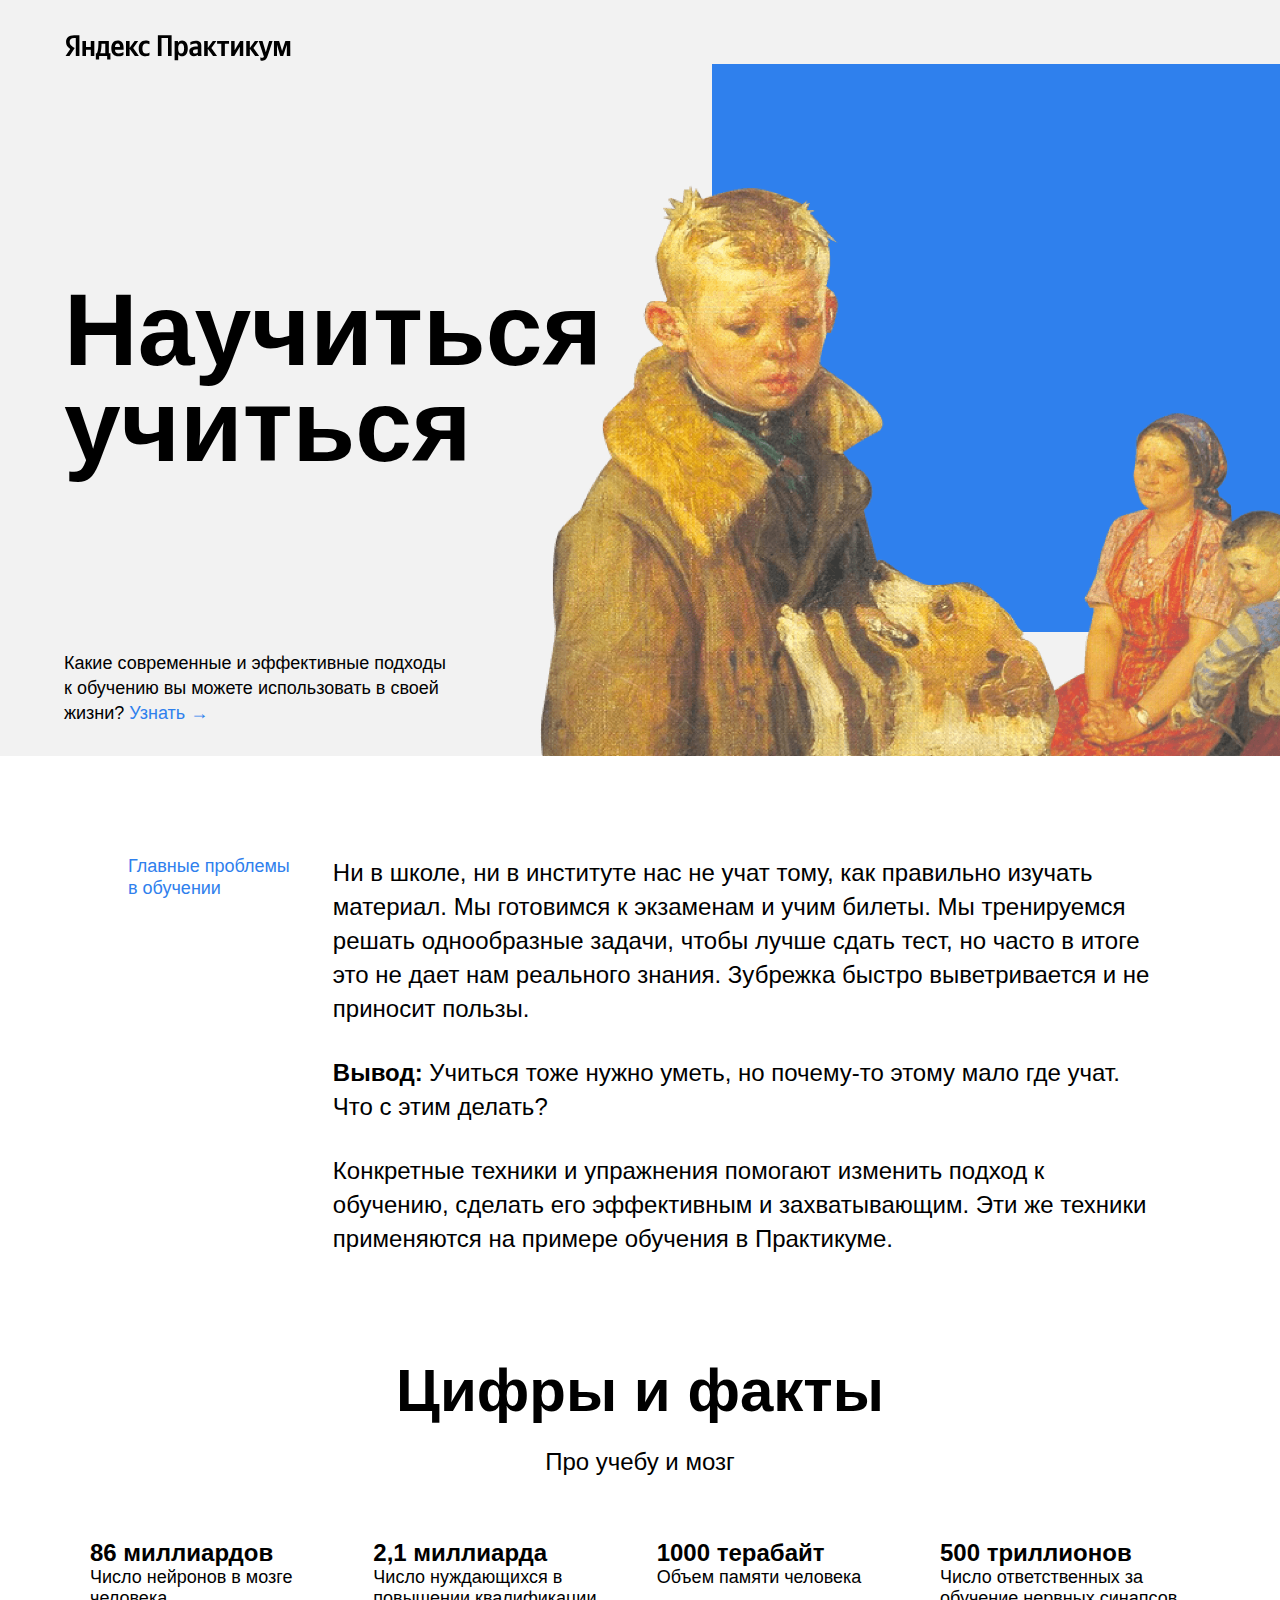
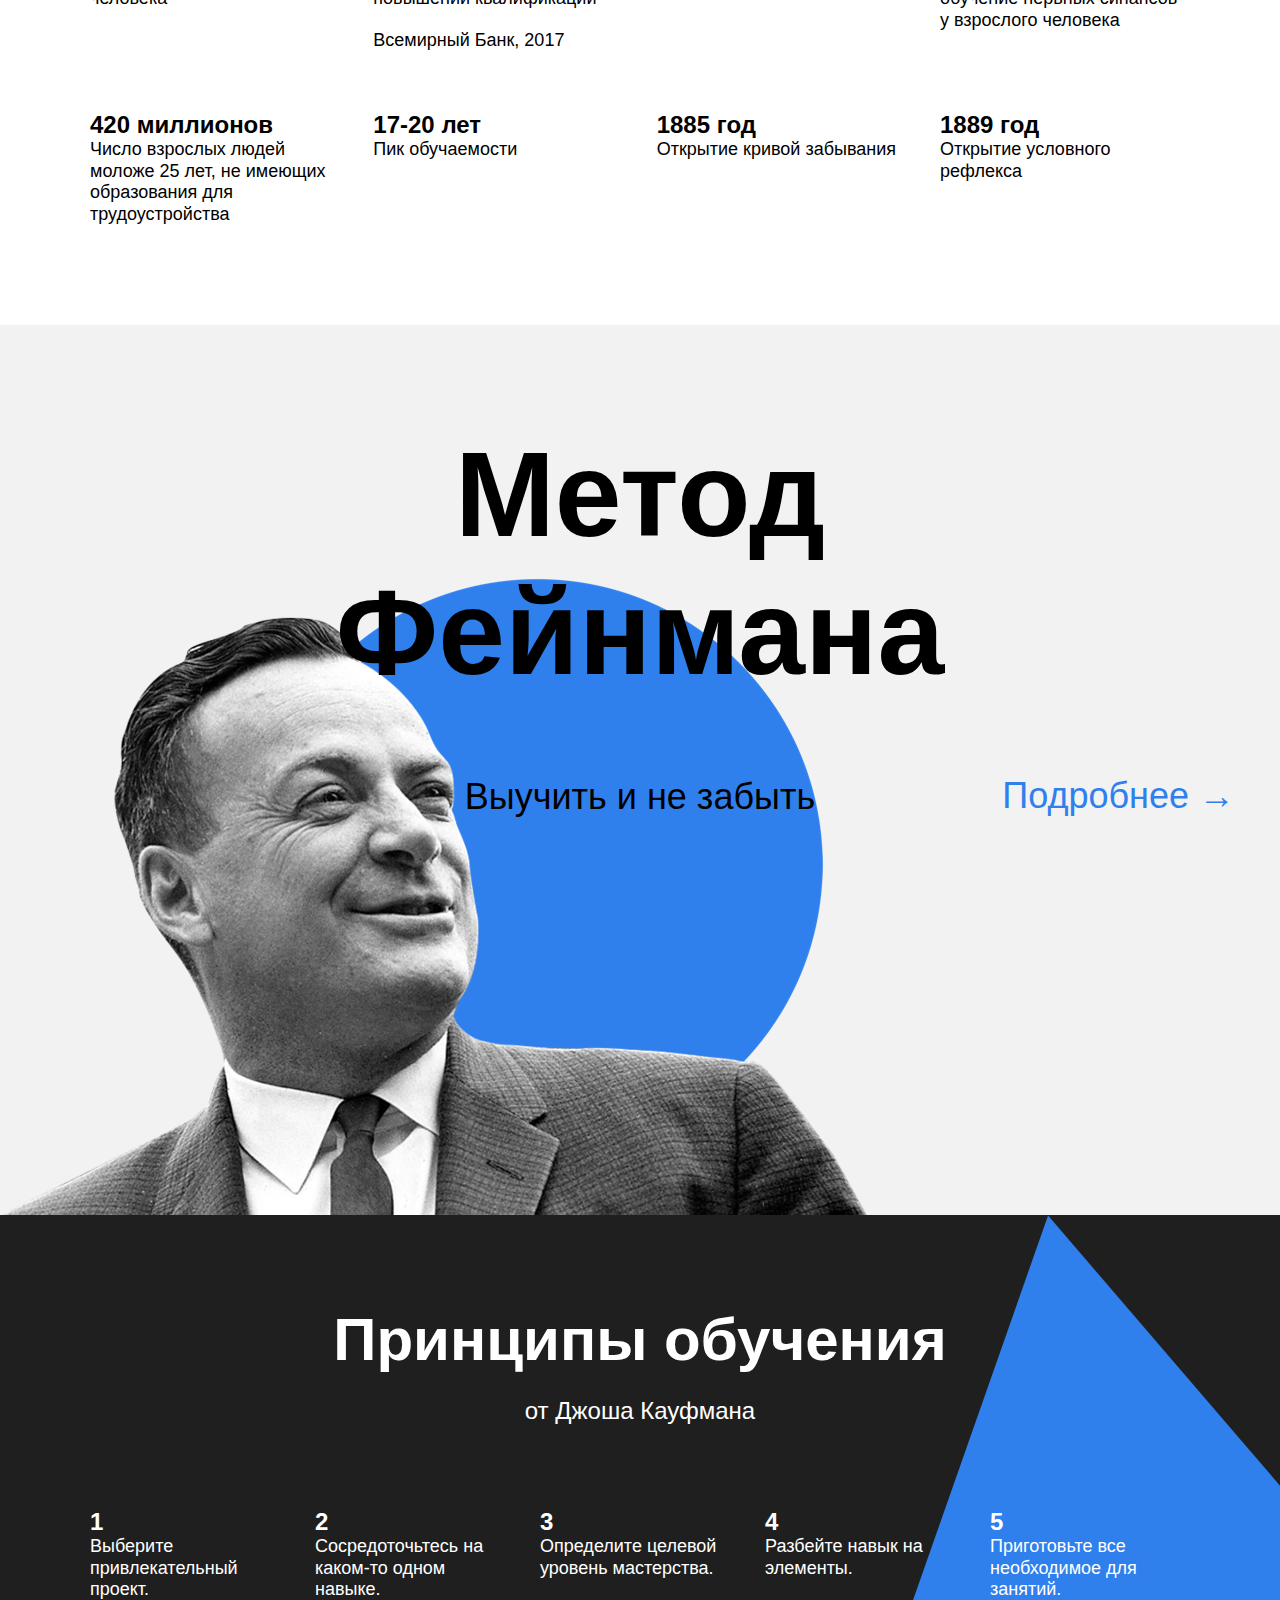
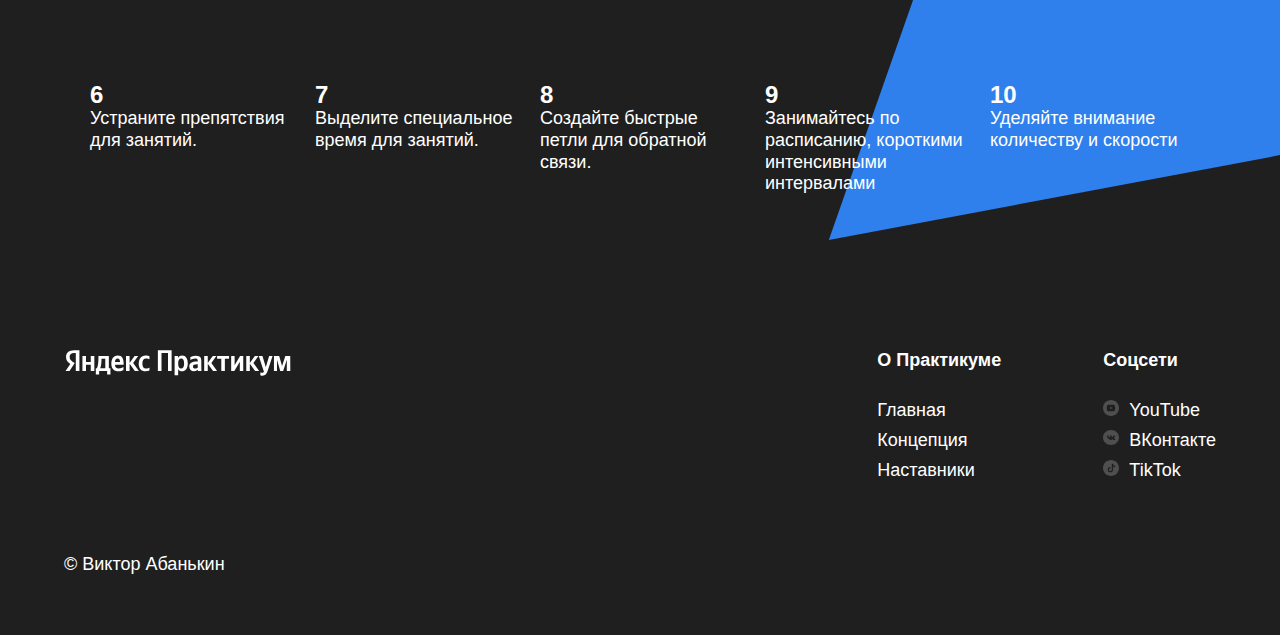
==== index.html @ 63e02bb6 "initial upload of the how-to-learn project" ====
<!DOCTYPE html>
<html lang="ru">
  <head>
    <meta charset="UTF-8">
    <meta name="viewport" content="width=device-width, initial-scale=1.0">
    <link href="./styles/normalize.css" rel="stylesheet" type="text/css">
    <link href="./styles/style.css" rel="stylesheet" type="text/css">
    <title>Научиться учиться</title>
  </head>
  <body>
    <div class="page">
      <header class="header">
        <div class="logo logo_place_header"></div>

        <h1 class="header__title">
          Научиться учиться
        </h1>
        <p class="header__subtitle">
          Какие современные и эффективные подходы к обучению вы можете использовать в своей жизни?
          <a href="#" class="header__link">Узнать &rarr;</a>
        </p>
        <img class="header__main-illustration" src="./images/header-image.png" alt="Главная иллюстрация. Картина Опять двойка">
        <div class="header__square-pic"></div>
      </header>

      <div class="content">
        <section class="description">
          <div class="two-columns">
            <h2 class="two-columns__brief">Главные проблемы в обучении</h2>
            <div class="two-columns__main-text">
              <p class="two-columns__paragraph">
                Ни в школе, ни в институте нас не учат тому, как правильно изучать материал. 
                Мы готовимся к экзаменам и учим билеты. Мы тренируемся решать однообразные задачи, 
                чтобы лучше сдать тест, но часто в итоге это не дает нам реального знания. 
                Зубрежка быстро выветривается и не приносит пользы.
              </p>
              <p class="two-columns__paragraph"><span class="two-columns__span-accent">Вывод: </span>Учиться тоже нужно уметь, но почему-то этому мало где учат. Что с этим делать?</p>
              <p class="two-columns__paragraph">
                Конкретные техники и упражнения помогают изменить подход к обучению, 
                сделать его эффективным и захватывающим. Эти же техники применяются на примере обучения в Практикуме.
              </p>
            </div>
          </div>
        </section>

        <section class="digits">
          <h2 class="section-title">Цифры и факты</h2>
          <p class="section-subtitle">Про учебу и мозг</p>
          
          <ul class="table">
            <li class="table__cell">
              <h3 class="table__heading">86 миллиардов</h3>
              <p class="table__text">Число нейронов в мозге человека</p>
            </li>

            <li class="table__cell">
              <h3 class="table__heading">2,1 миллиарда</h3>
              <p class="table__text">Число нуждающихся в повышении квалификации</p>
              <p class="table__text">Всемирный Банк, 2017</p>
            </li>

            <li class="table__cell">
              <h3 class="table__heading">1000 терабайт</h3>
              <p class="table__text">Объем памяти человека</p>
            </li>

            <li class="table__cell">
              <h3 class="table__heading">500 триллионов</h3>
              <p class="table__text">Число ответственных за обучение нервных синапсов у взрослого человека</p>
            </li>

            <li class="table__cell">
              <h3 class="table__heading">420 миллионов</h3>
              <p class="table__text">Число взрослых людей моложе 25 лет, не имеющих образования для трудоустройства</p>
            </li>

            <li class="table__cell">
              <h3 class="table__heading">17-20 лет</h3>
              <p class="table__text">Пик обучаемости</p>
            </li>

            <li class="table__cell">
              <h3 class="table__heading">1885 год</h3>
              <p class="table__text">Открытие кривой забывания</p>
            </li>

            <li class="table__cell">
              <h3 class="table__heading">1889 год</h3>
              <p class="table__text">Открытие условного рефлекса</p>
            </li>
          </ul>
        </section>

        <section class="feynman">
          <h2 class="feynman__title">Метод Фейнмана</h2>
          <p class="feynman__subtitle">Выучить и не забыть</p>
          <a href="#" class="feynman__link">Подробнее &rarr;</a>
        </section>

        <section class="kaufman">
          <h2 class="section-title section-title_theme_dark">Принципы обучения</h2>
          <p class="section-subtitle section-subtitle_theme_dark">от Джоша Кауфмана</p>

          <ul class="table table_theme_dark">
            <li class="table__cell table__cell_theme_dark">
              <div class="table__heading table__heading_theme_dark">1</div>
              <p class="table__text">Выберите привлекательный проект.</p>
            </li>

            <li class="table__cell table__cell_theme_dark">
              <div class="table__heading table__heading_theme_dark">2</div>
              <p class="table__text">Сосредоточьтесь на каком-то одном навыке.</p>
            </li>

            <li class="table__cell table__cell_theme_dark">
              <div class="table__heading table__heading_theme_dark">3</div>
              <p class="table__text">Определите целевой уровень мастерства.</p>
            </li>

            <li class="table__cell table__cell_theme_dark">
              <div class="table__heading table__heading_theme_dark">4</div>
              <p class="table__text">Разбейте навык на элементы.</p>
            </li>

            <li class="table__cell table__cell_theme_dark">
              <div class="table__heading table__heading_theme_dark">5</div>
              <p class="table__text">Приготовьте все необходимое для занятий.</p>
            </li>

            <li class="table__cell table__cell_theme_dark">
              <div class="table__heading table__heading_theme_dark">6</div>
              <p class="table__text">Устраните препятствия для занятий.</p>
            </li>

            <li class="table__cell table__cell_theme_dark">
              <div class="table__heading table__heading_theme_dark">7</div>
              <p class="table__text">Выделите специальное время для занятий.</p>
            </li>

            <li class="table__cell table__cell_theme_dark">
              <div class="table__heading table__heading_theme_dark">8</div>
              <p class="table__text">Создайте быстрые петли для обратной связи.</p>
            </li>

            <li class="table__cell table__cell_theme_dark">
              <div class="table__heading table__heading_theme_dark">9</div>
              <p class="table__text">Занимайтесь по расписанию, короткими интенсивными интервалами</p>
            </li>

            <li class="table__cell table__cell_theme_dark">
              <div class="table__heading table__heading_theme_dark">10</div>
              <p class="table__text table__text_theme_dark">Уделяйте внимание количеству и скорости</p>
            </li>
          </ul>

          <div class="kaufman__triangle"></div>
        </section>
      </div>

      <footer class="footer">
        <div class="footer__columns">
          <div class="footer__column footer__column_content_copyright">
            <div class="logo logo_place_footer"></div>
            <div class="footer__author">&copy; Виктор Абанькин</div>
          </div>

          <div class="footer__column footer__column_content_info">
            <h3 class="footer__column-heading">О Практикуме</h3>
            <a href="#" class="footer__column-links">Главная</a>
            <a href="#" class="footer__column-links">Концепция</a>
            <a href="#" class="footer__column-links">Наставники</a>
          </div>

          <div class="footer__column footer__column_content_social">
            <h3 class="footer__column-heading">Соцсети</h3>
            <a href="#" class="footer__column-links"><img class="footer__social-icon" src="./images/youtube-icon.svg" alt="YouTube Icon">YouTube</a>
            <a href="#" class="footer__column-links"><img class="footer__social-icon" src="./images/vk_color_white.svg" alt="VK Icon">ВКонтакте</a>
            <a href="#" class="footer__column-links"><img class="footer__social-icon" src="./images/tiktok-icon.svg" alt="TikTok Icon">TikTok</a>
          </div>
        </div>
      </footer>
    </div>
  </body>
</html>
---- styles/style.css ----
.page {
  min-width: 1100px;
  max-width: 1600px;
  margin: 0 auto;
  padding: 0;
  font-family: 'Helvetica Neue', 'Arial', sans-serif;
}

.header {
  height: 100vh;
  min-height: 600px;
  max-height: 756px;
  /* выше установили ограничения для секции */
  position: relative;
  background-color: #f2f2f2;
  display: flex;
  align-items: center;
}

.logo {
  width: 228px;
  height: 32px;
  background-image: url(../images/logo_place_header.svg);
}

.logo_place_header {
  position: absolute;
  top: 30px;
  left: 64px;
  z-index: 5;
}

.header__title {
  margin: 0;
  padding: 0;
  position: relative;
  width: 730px;
  left: 64px;
  line-height: 96px;
  font-size: 102px;
  font-weight: 600;
  z-index: 3;
}

.header__subtitle {
  margin: 0;
  padding: 0;
  position: absolute;
  width: 388px;
  left: 64px;
  bottom: 30px;
  line-height: 25px;
  font-size: 18px;
  font-weight: 400;
  z-index: 2;
}

.header__link {
  text-decoration: none;
  color: #2f80ed;
}

.header__main-illustration {
  position: absolute;
  right: 0;
  bottom: 0;
  width: 765px;
  height: 608px;
  z-index: 1;
}

.header__square-pic {
  height: 568px;
  width: 568px;
  position: absolute;
  top: 64px;
  right: 0;
  background-color: #2f80ed;
  z-index: 0;
}

.description {
  display: flex;
  justify-content: center;
  padding-top: 100px;
}

.two-columns {
  width: 80%;
  min-width: 784px;
  display: flex;
  justify-content: space-between;
  margin: auto;
}

.two-columns__main-text {
  width: 80%;
}

.two-columns__brief {
  width: 175px;
  margin: 0;
  line-height: 1.2;
  font-size: 18px;
  font-weight: 400;
  color: #2f80ed;
}

.two-columns__paragraph {
  margin: 0 0 30px 0;
  padding: 0;
  line-height: 34px;
  font-size: 24px;
  font-weight: 400;
}

.two-columns__paragraph:last-child {
  margin: 0;
}

.two-columns__span-accent {
  line-height: 34px;
  font-size: 24px;
  font-weight: 600;
}

.digits {
  display: flex;
  flex-direction: column;
  align-items: center;
  padding-top: 100px;
  padding-bottom: 100px;
}

.section-title {
  margin: 0 0 20px 0;
  padding: 0;
  width: 60%;
  line-height: 1.15;
  font-size: 60px;
  font-weight: 600;
  text-align: center;
  z-index: 2;
}

.section-title_theme_dark {
  color: #fff;
}

.section-subtitle {
  margin: 0;
  padding: 0;
  line-height: 34px;
  font-size: 24px;
  font-weight: 400;
  z-index: 2;
}

.section-subtitle_theme_dark {
  color: #fff;
}

.table {
  margin: 0;
  padding: 0;
  width: 1100px;
  display: flex;
  flex-wrap: wrap;
  justify-content: space-between;
  z-index: 2;
  list-style-type: none;
}

.table_theme_dark {
  color: #fff;
}

.table__cell {
  width: 250px;
  margin: 60px 0 0 0;
}

.table__cell_theme_dark {
  width: 200px;
  color: #fff;
  margin-right: 0;
  margin-top: 80px;
}

.table__heading {
  margin: 0;
  padding: 0;
  line-height: 1.15;
  font-size: 24px;
  font-weight: 600;
}

.table__heading_theme_dark {
  color: #fff;
}

.table__text {
  margin: 0;
  padding: 0;
  margin-bottom: 20px;
  line-height: 1.2;
  font-size: 18px;
  font-weight: 400;
}

.table__text:last-child {
  margin-bottom: 0;
}

.table__text_theme_dark {
  margin-bottom: 20px;
  line-height: 1.2;
  font-size: 18px;
  font-weight: 400;
  color: #fff;
}

.feynman {
  margin: 0;
  padding: 0;
  height: 890px;
  position: relative;
  background-color: #f2f2f2;
  display: flex;
  flex-direction: column;
  align-items: center;
  background-image: url(../images/feynman.png);
  background-repeat: no-repeat;
  background-position: left 0 bottom 0;
}

.feynman__title {
  margin: 0;
  padding: 0;
  margin-top: 100px;
  line-height: 1.15;
  font-size: 120px;
  font-weight: 600;
  width: 648px;
  word-break: normal;
  text-align: center;
}

.feynman__subtitle {
  margin: 0;
  padding: 0;
  margin-top: 70px;
  line-height: 51px;
  font-size: 36px;
  font-weight: 400;
}

.feynman__link {
  position: absolute;
  top: 50%;
  right: 45px;
  text-decoration: none;
  color: #2f80ed;
  line-height: 51px;
  font-size: 36px;
  font-weight: 400;
}

.kaufman {
  margin: 0;
  padding: 0px 0;
  position: relative;
  display: flex;
  flex-direction: column;
  align-items: center;
  padding-top: 90px;
  padding-bottom: 90px;
  background-color: #1f1f1f;
  overflow: hidden;
}

.kaufman__triangle {
  position: absolute;
  background-image: url(../images/kaufman-triangle.svg);
  background-size: contain;
  background-repeat: no-repeat;
  top: 0;
  right: -210px;
  width: 877px;
  height: 877px;
}

.footer {
  display: flex;
  justify-content: center;
  padding: 60px 0 40px 0;
  min-height: 350px;
  background-color: #1f1f1f;
  color: #fff;
  box-sizing: border-box;
}

.logo_place_footer {
  background-image: url(../images/logo_place_footer.svg);
}

.footer__columns {
  width: 90%;
  display: flex;
  justify-content: space-between;
}

.footer__column {
  display: flex;
  flex-direction: column;
}

.footer__column_content_copyright {
  display: flex;
  flex-basis: 711px;
  flex-direction: column;
  justify-content: space-between;
}

.footer__column_content_info {
  display: flex;
  flex-direction: column;
}

.footer__column_content_social {
  display: flex;
}

.footer__column-links {
  margin: 0;
  padding: 0;
  color: #fff;
  text-decoration: none;
  line-height: 30px;
  font-size: 18px;
  font-weight: 400;
}

.footer__author {
  margin: 0;
  padding: 18px 0;
  line-height: 25px;
  font-size: 18px;
  font-weight: 400;
}

.footer__column-heading {
  margin: 0;
  padding: 0;
  line-height: 30px;
  font-size: 18px;
  font-weight: 600;
  margin-bottom: 20px;
}

.footer__social-icon {
  margin-right: 10px;
}
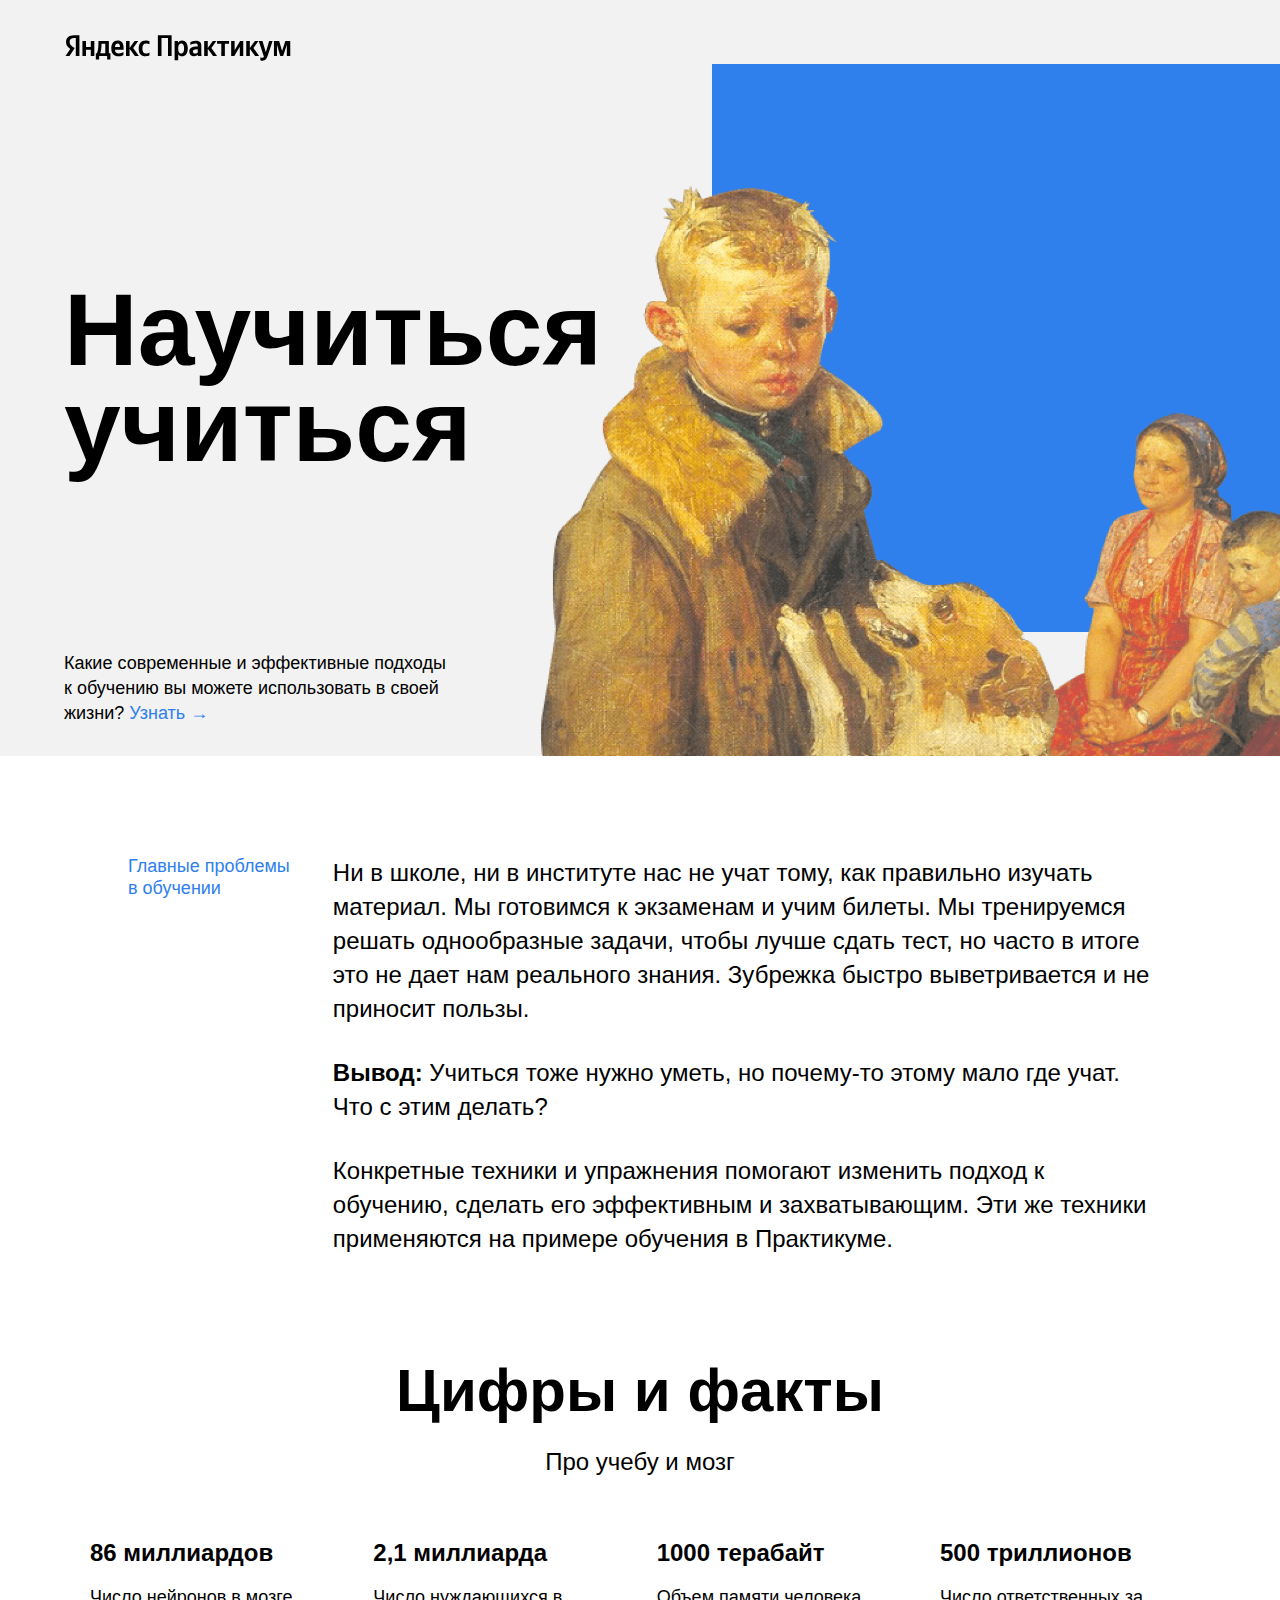
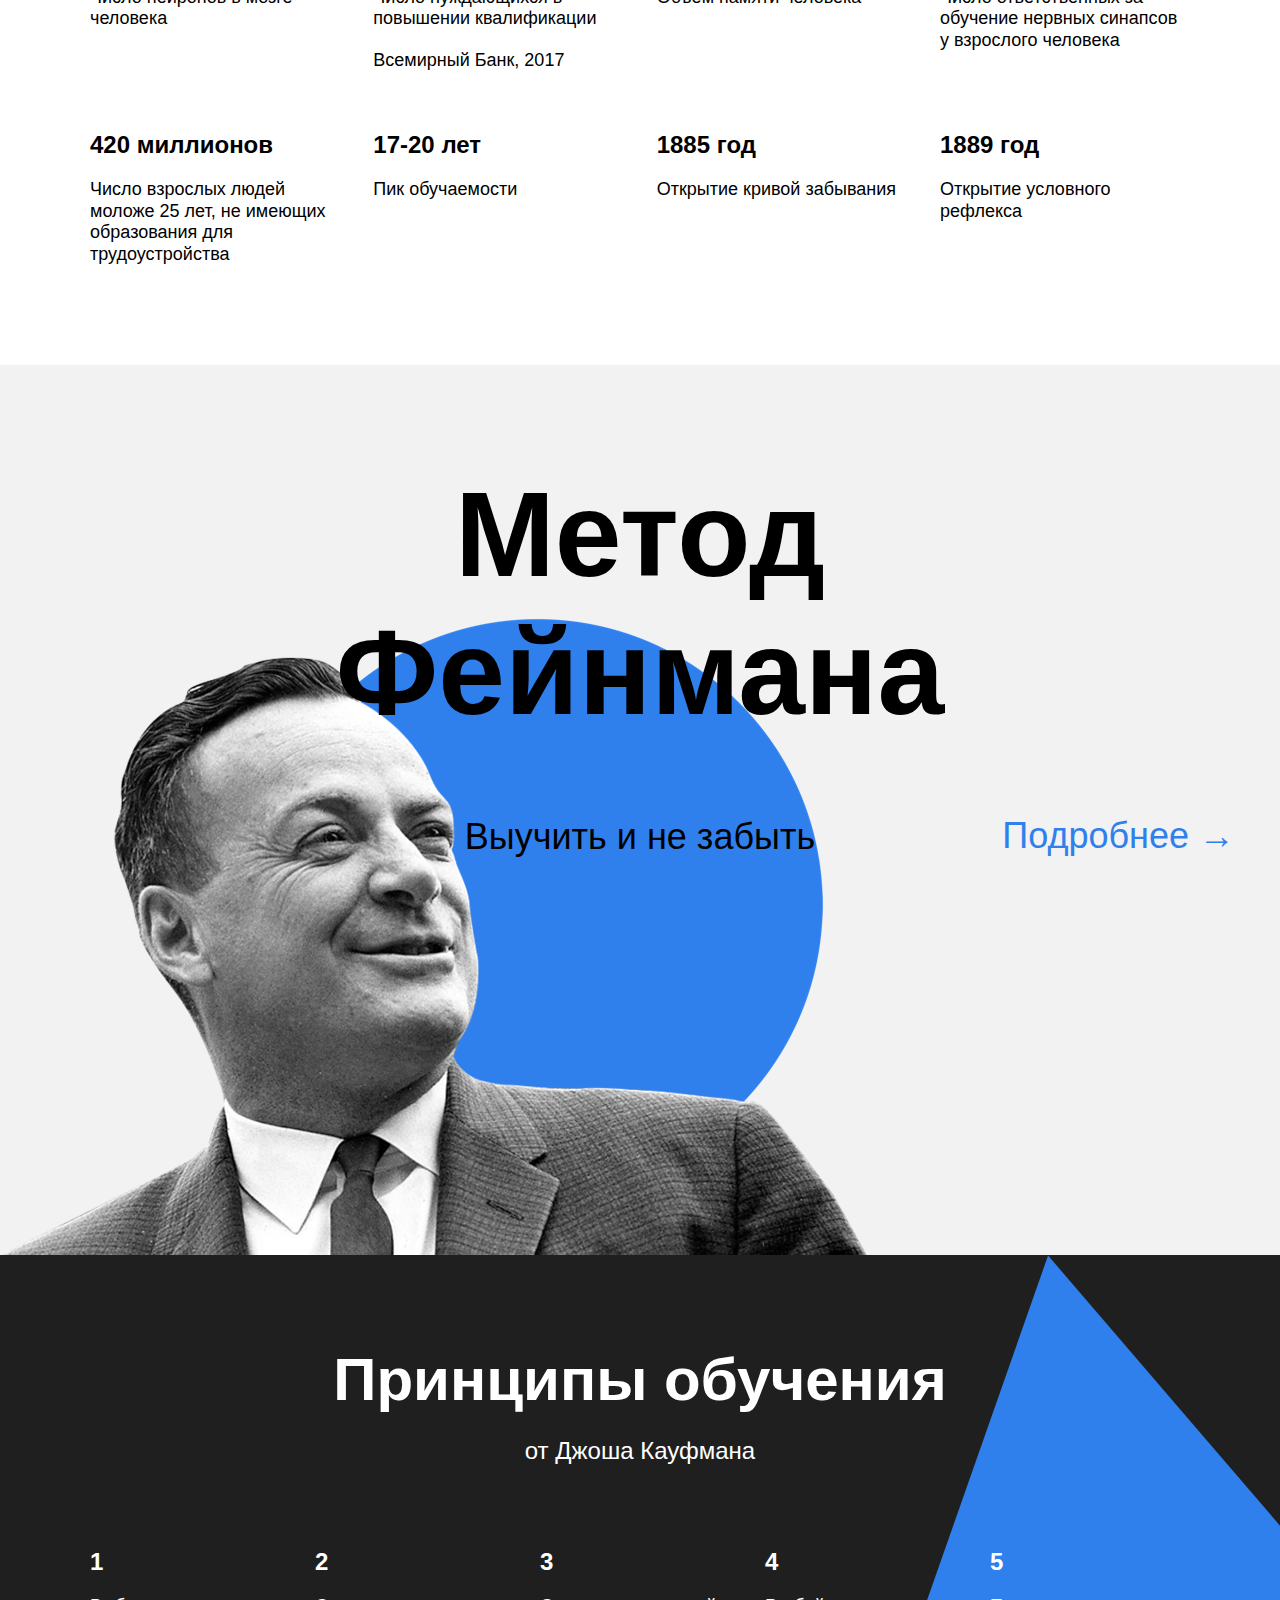
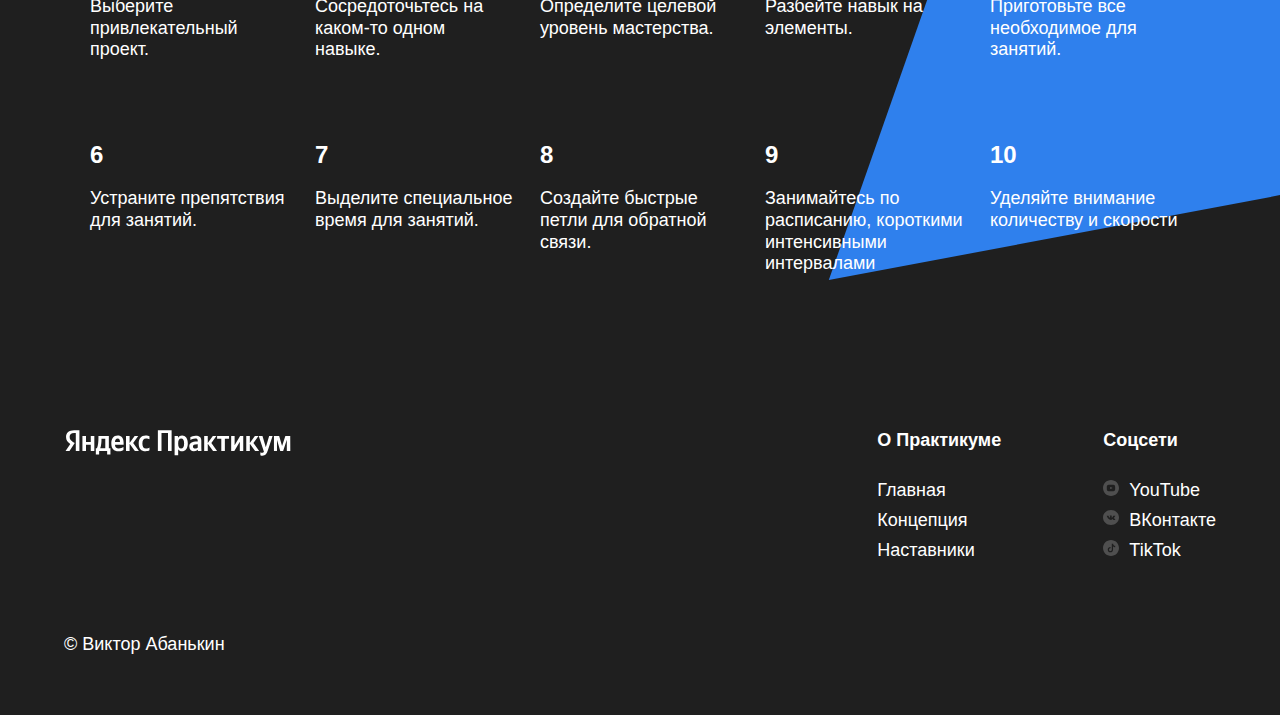
==== commit f75ad9ec: "changed alt text to Russian" ====
--- a/index.html
+++ b/index.html
@@ -173,9 +173,9 @@
 
           <div class="footer__column footer__column_content_social">
             <h3 class="footer__column-heading">Соцсети</h3>
-            <a href="#" class="footer__column-links"><img class="footer__social-icon" src="./images/youtube-icon.svg" alt="YouTube Icon">YouTube</a>
-            <a href="#" class="footer__column-links"><img class="footer__social-icon" src="./images/vk_color_white.svg" alt="VK Icon">ВКонтакте</a>
-            <a href="#" class="footer__column-links"><img class="footer__social-icon" src="./images/tiktok-icon.svg" alt="TikTok Icon">TikTok</a>
+            <a href="#" class="footer__column-links"><img class="footer__social-icon" src="./images/youtube-icon.svg" alt="Логотип Ютуба">YouTube</a>
+            <a href="#" class="footer__column-links"><img class="footer__social-icon" src="./images/vk_color_white.svg" alt="Логотип ВКонтакте">ВКонтакте</a>
+            <a href="#" class="footer__column-links"><img class="footer__social-icon" src="./images/tiktok-icon.svg" alt="Логотип ТикТока">TikTok</a>
           </div>
         </div>
       </footer>
--- a/styles/style.css
+++ b/styles/style.css
@@ -190,6 +190,7 @@
 .table__heading {
   margin: 0;
   padding: 0;
+  margin-bottom: 20px;
   line-height: 1.15;
   font-size: 24px;
   font-weight: 600;
@@ -268,7 +269,7 @@
 
 .kaufman {
   margin: 0;
-  padding: 0px 0;
+  padding: 0;
   position: relative;
   display: flex;
   flex-direction: column;
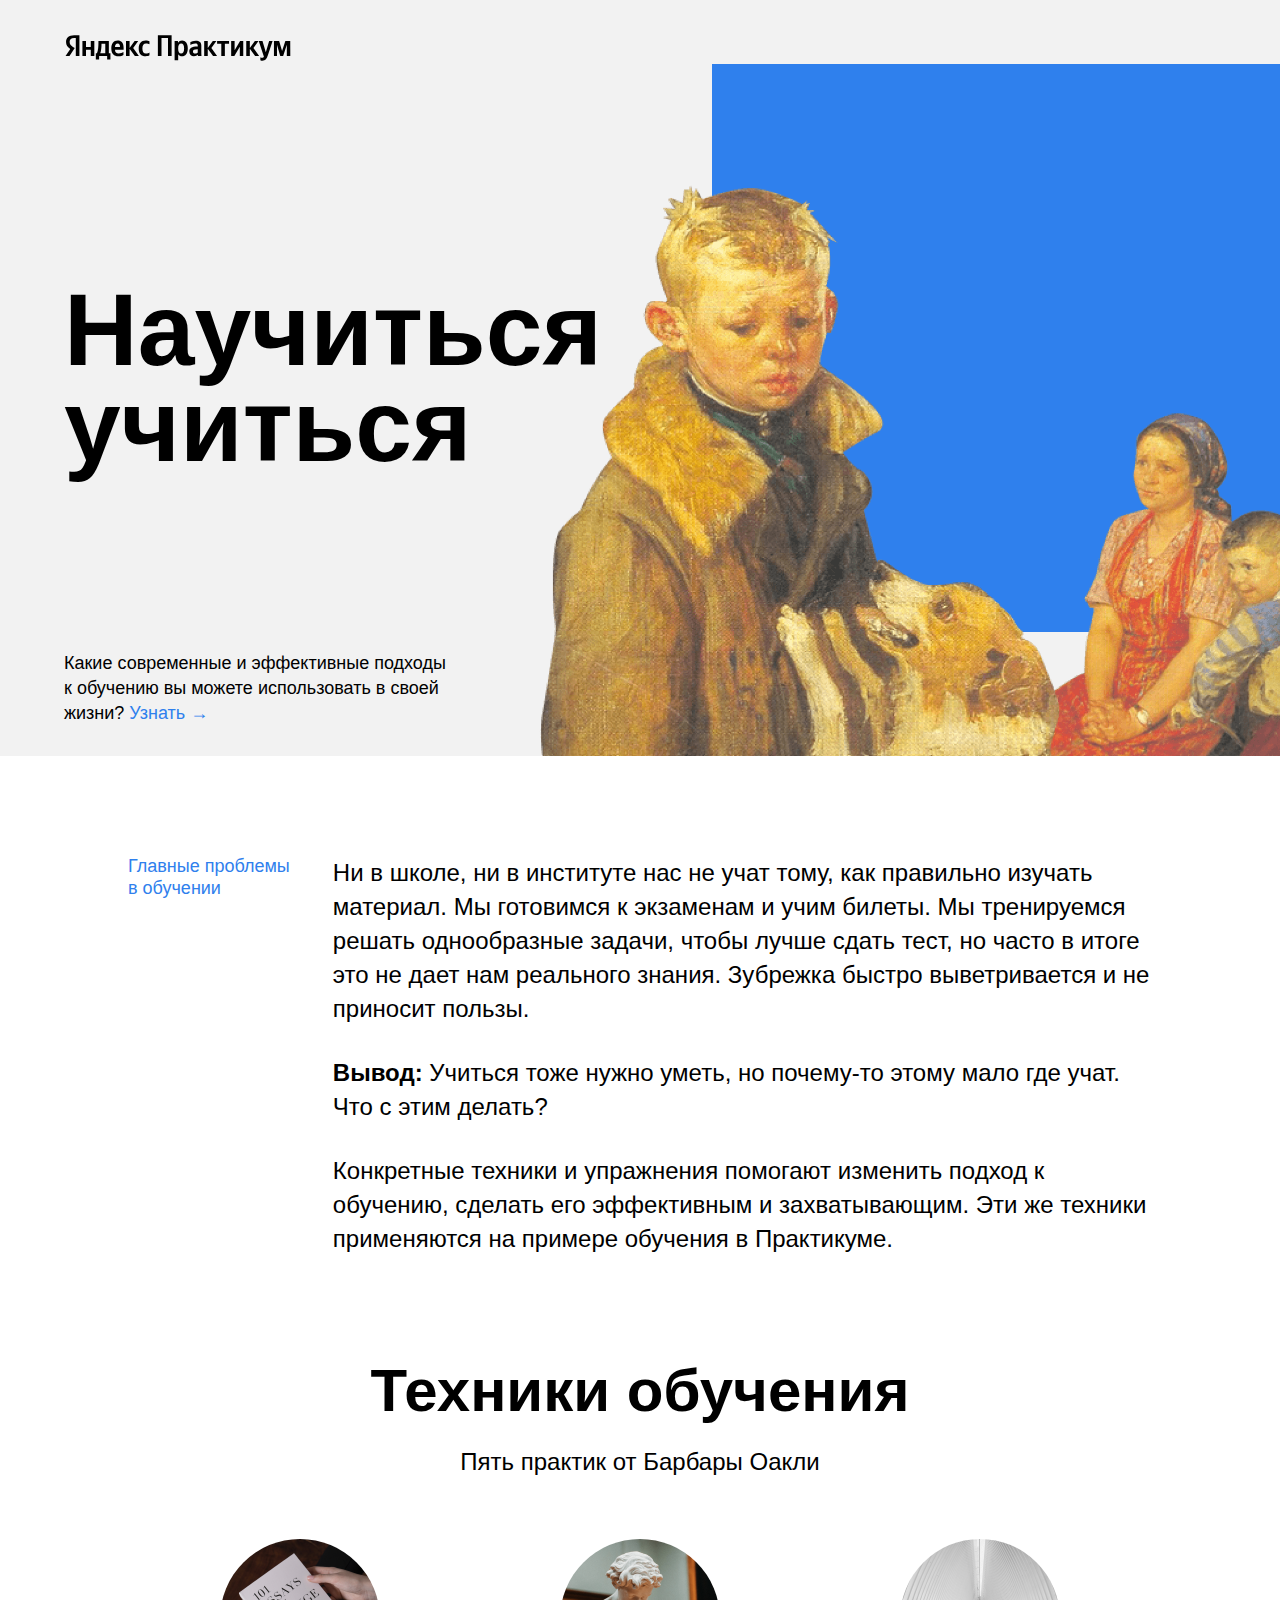
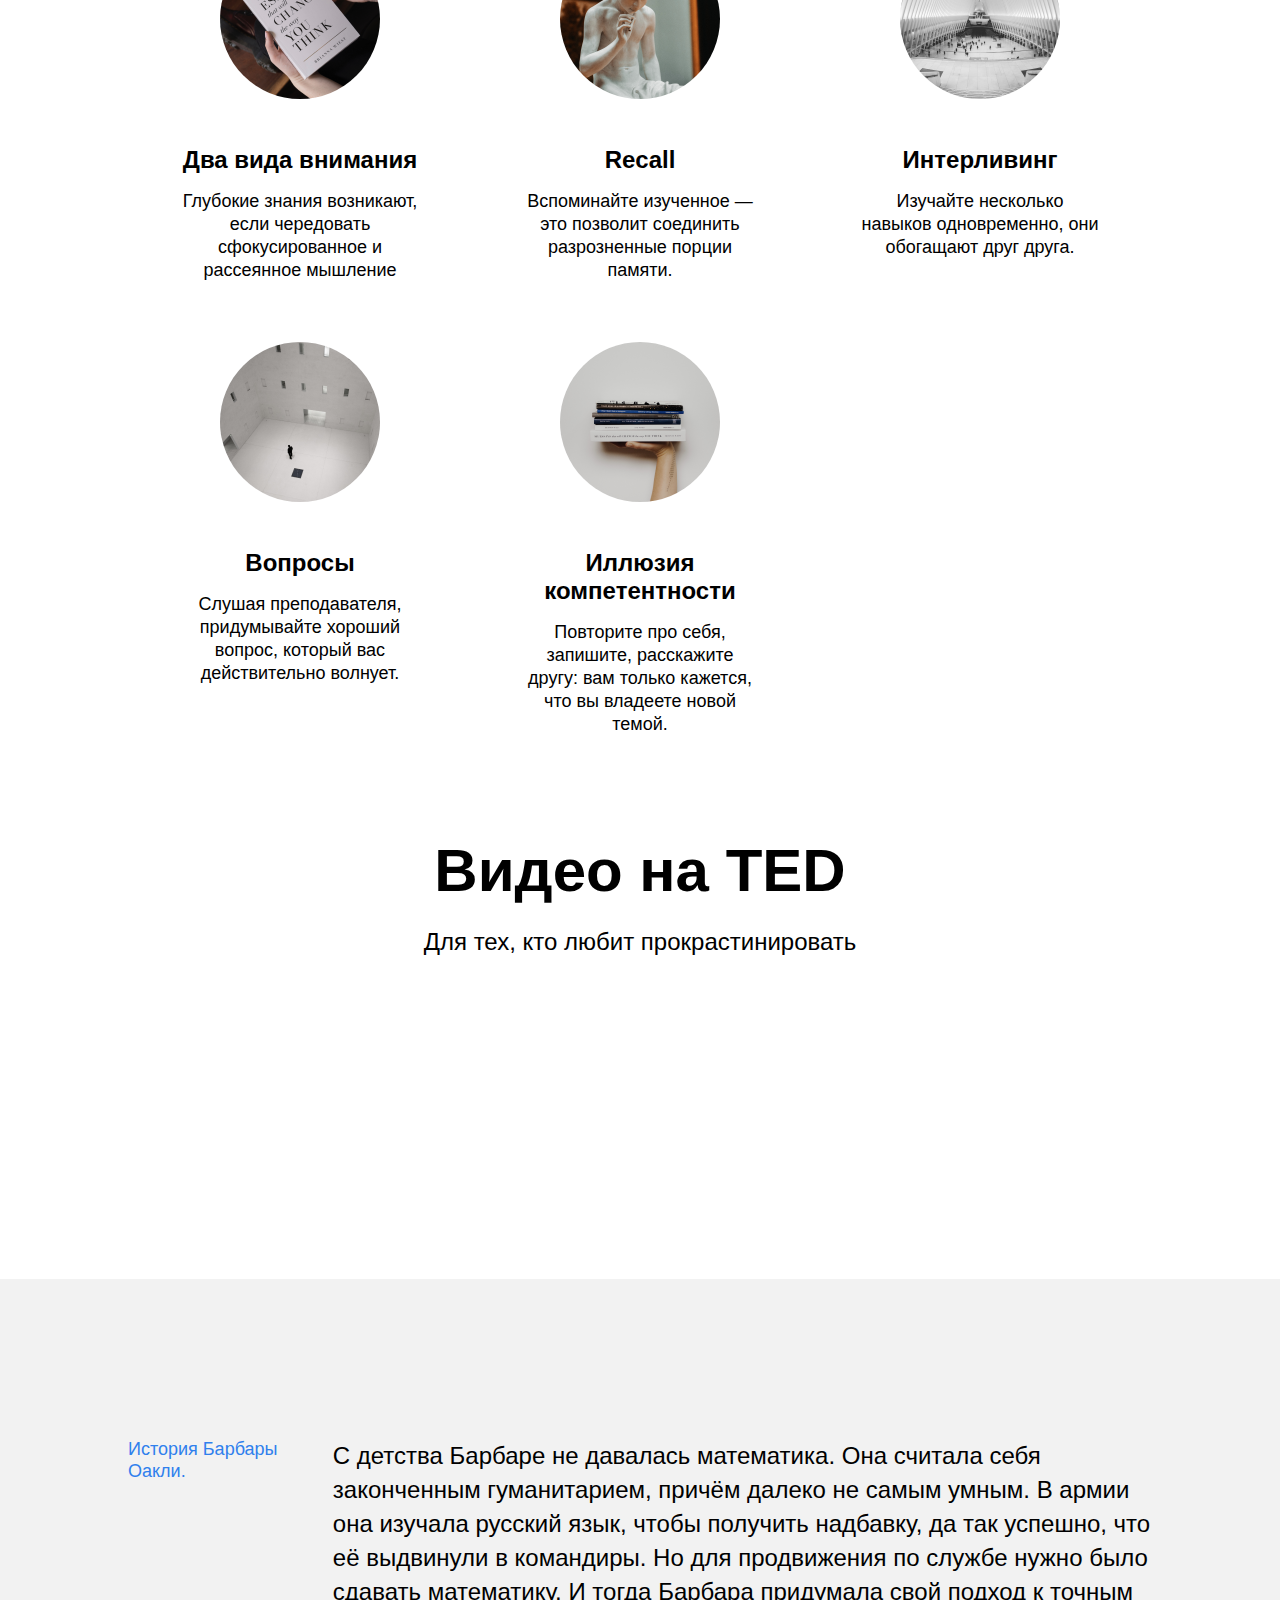
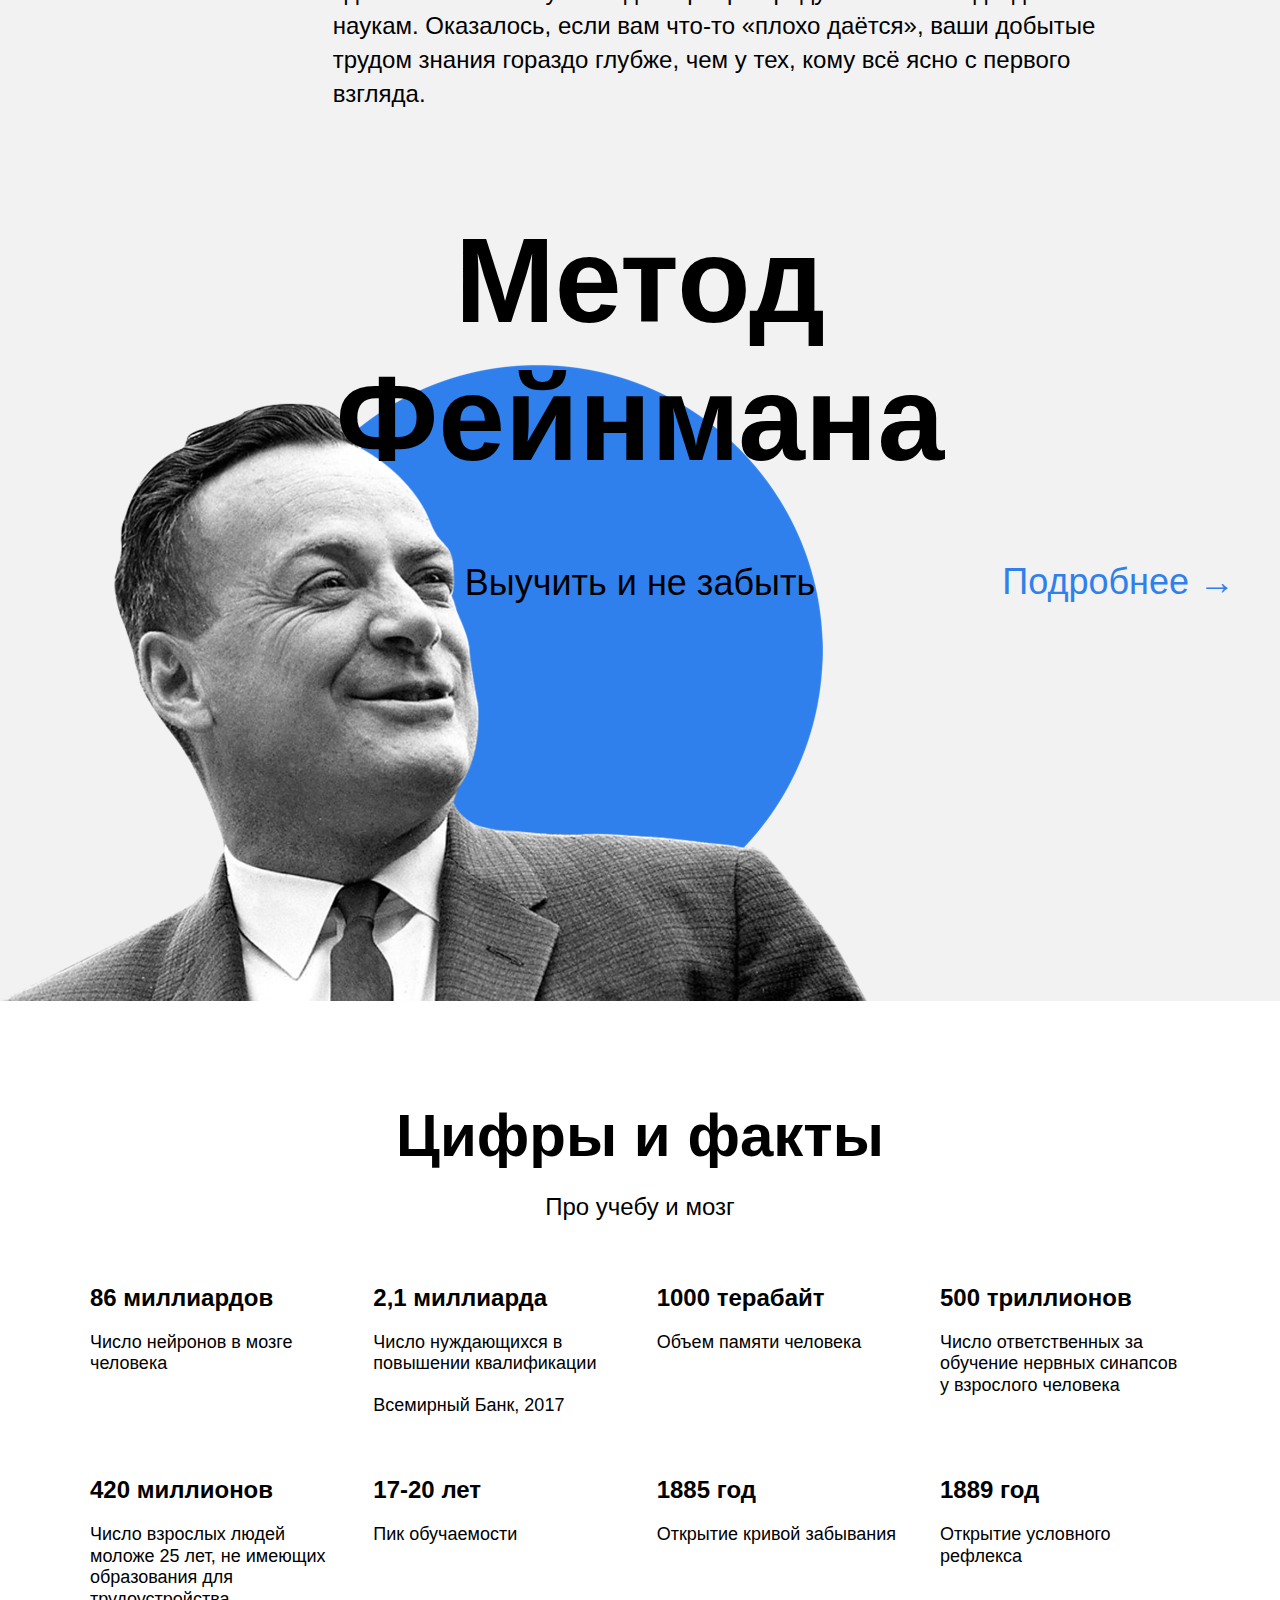
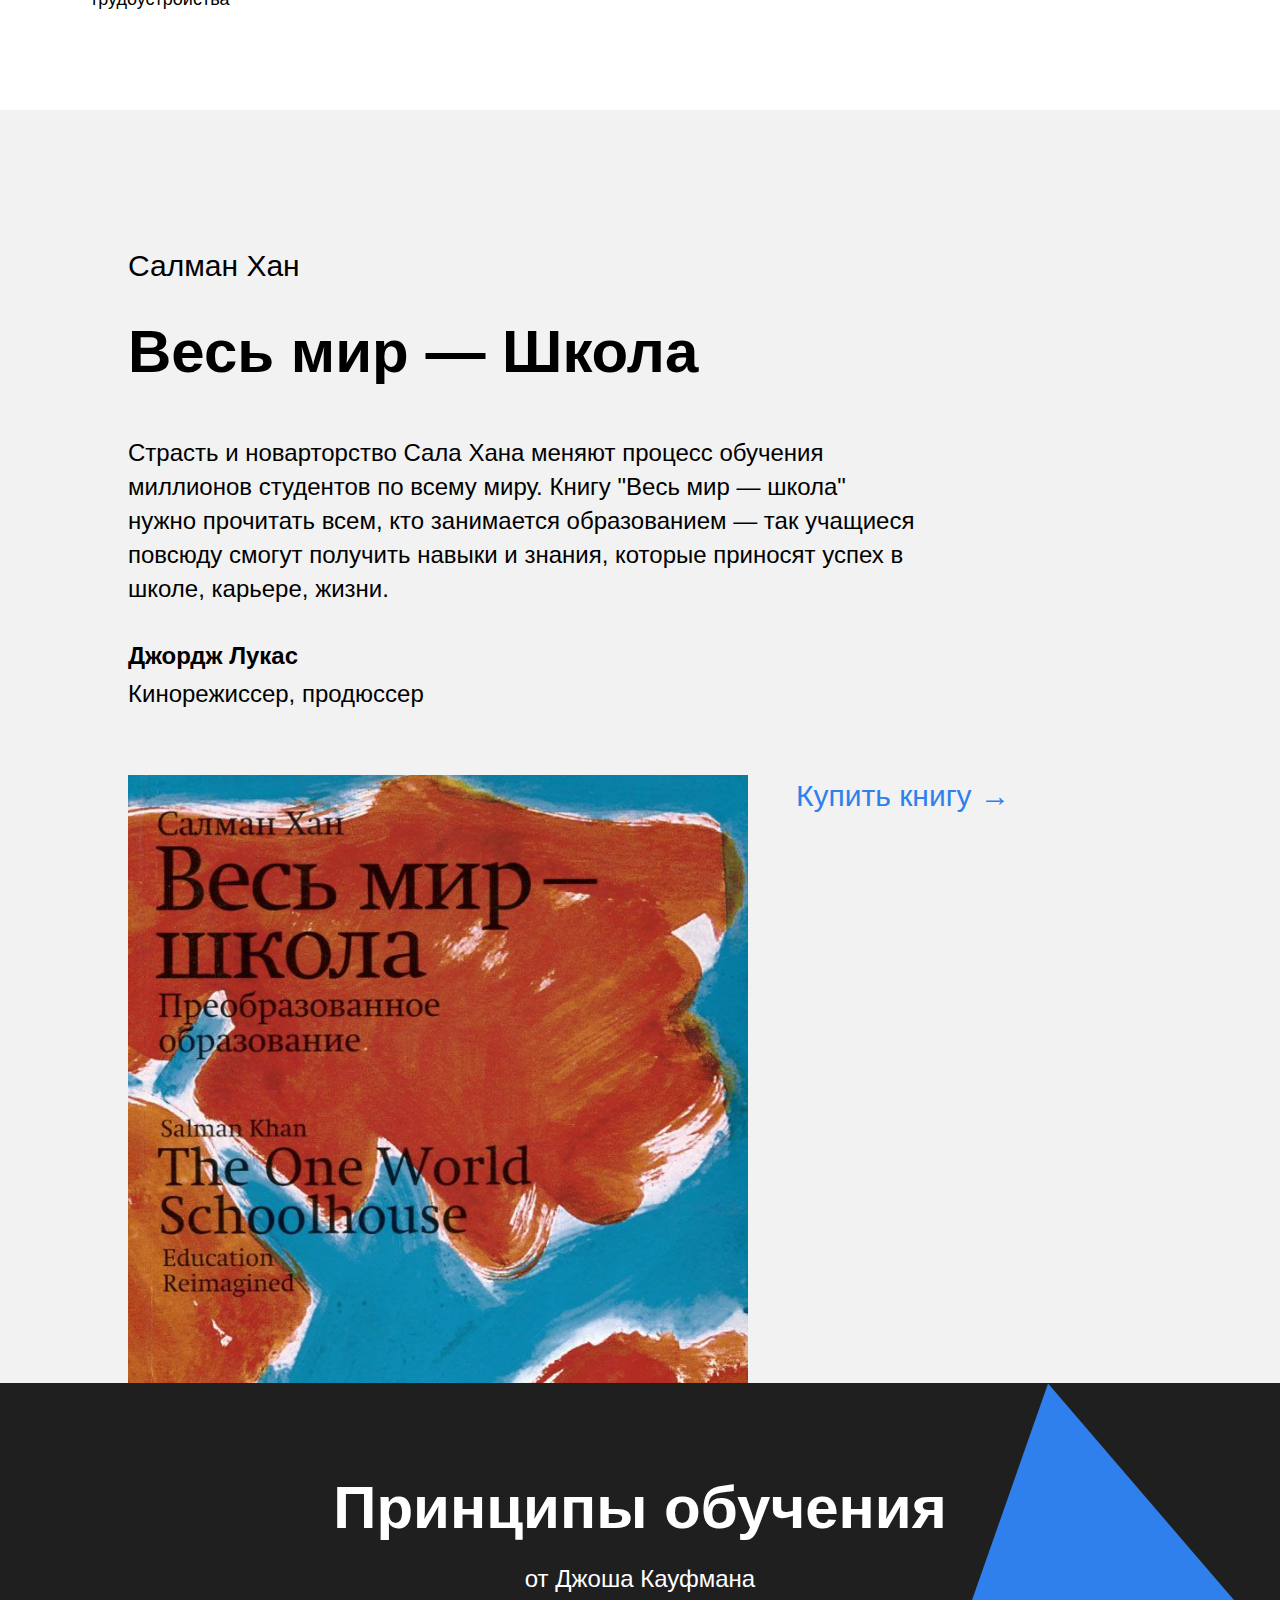
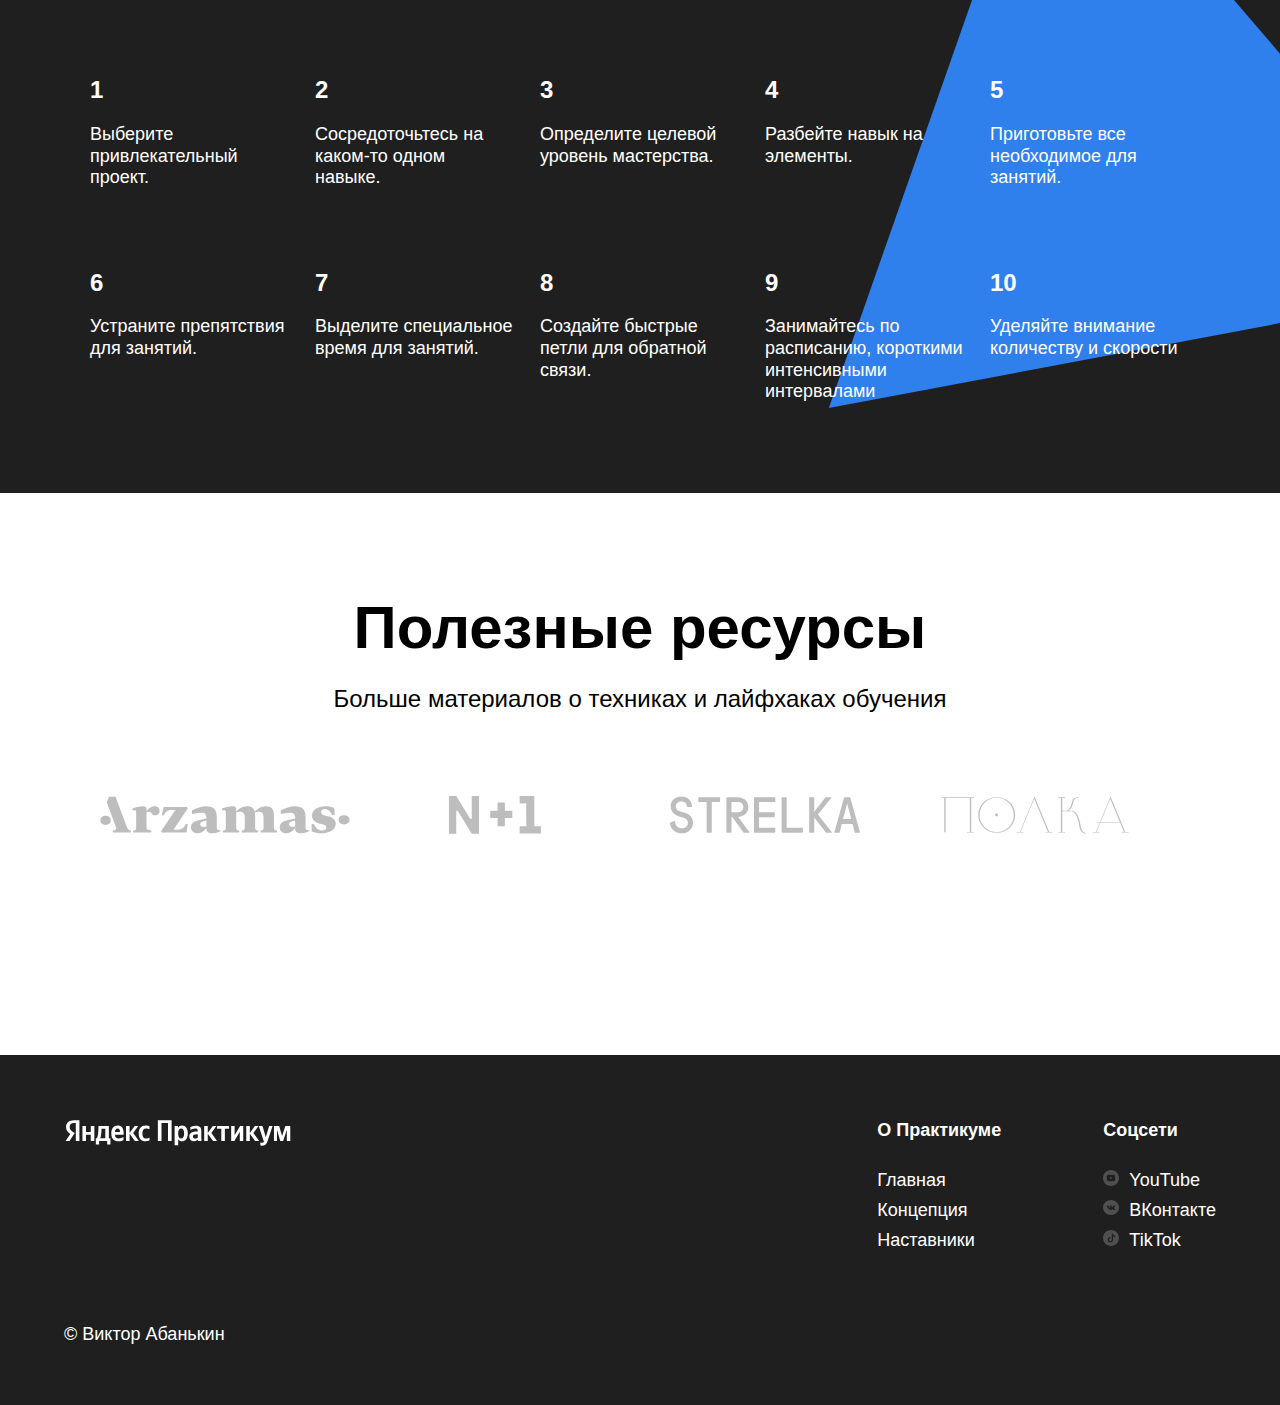
==== commit 76bc81a8: "Project 2 but without BEM Nested file structure" ====
--- a/index.html
+++ b/index.html
@@ -7,7 +7,7 @@
     <link href="./styles/style.css" rel="stylesheet" type="text/css">
     <title>Научиться учиться</title>
   </head>
-  <body>
+  <body class="root">
     <div class="page">
       <header class="header">
         <div class="logo logo_place_header"></div>
@@ -20,10 +20,10 @@
           <a href="#" class="header__link">Узнать &rarr;</a>
         </p>
         <img class="header__main-illustration" src="./images/header-image.png" alt="Главная иллюстрация. Картина Опять двойка">
-        <div class="header__square-pic"></div>
+        <div class="header__square-pic rotation"></div>
       </header>
 
-      <div class="content">
+      <main class="content">
         <section class="description">
           <div class="two-columns">
             <h2 class="two-columns__brief">Главные проблемы в обучении</h2>
@@ -43,52 +43,66 @@
           </div>
         </section>
 
-        <section class="digits">
-          <h2 class="section-title">Цифры и факты</h2>
-          <p class="section-subtitle">Про учебу и мозг</p>
-          
-          <ul class="table">
-            <li class="table__cell">
-              <h3 class="table__heading">86 миллиардов</h3>
-              <p class="table__text">Число нейронов в мозге человека</p>
-            </li>
-
-            <li class="table__cell">
-              <h3 class="table__heading">2,1 миллиарда</h3>
-              <p class="table__text">Число нуждающихся в повышении квалификации</p>
-              <p class="table__text">Всемирный Банк, 2017</p>
-            </li>
-
-            <li class="table__cell">
-              <h3 class="table__heading">1000 терабайт</h3>
-              <p class="table__text">Объем памяти человека</p>
-            </li>
-
-            <li class="table__cell">
-              <h3 class="table__heading">500 триллионов</h3>
-              <p class="table__text">Число ответственных за обучение нервных синапсов у взрослого человека</p>
-            </li>
-
-            <li class="table__cell">
-              <h3 class="table__heading">420 миллионов</h3>
-              <p class="table__text">Число взрослых людей моложе 25 лет, не имеющих образования для трудоустройства</p>
-            </li>
-
-            <li class="table__cell">
-              <h3 class="table__heading">17-20 лет</h3>
-              <p class="table__text">Пик обучаемости</p>
-            </li>
-
-            <li class="table__cell">
-              <h3 class="table__heading">1885 год</h3>
-              <p class="table__text">Открытие кривой забывания</p>
-            </li>
-
-            <li class="table__cell">
-              <h3 class="table__heading">1889 год</h3>
-              <p class="table__text">Открытие условного рефлекса</p>
-            </li>
-          </ul>
+        <section class="techniques">
+          <h2 class="section-title">Техники обучения</h2>
+          <p class="section-subtitle">Пять практик от Барбары Оакли</p>
+
+          <div class="cards">
+            <div class="cards__item">
+              <img class="cards__image" src="./images/cards-attention.png" alt="Книга 101 Эссе Брианны Виест">
+              <h3 class="cards__title">Два вида внимания</h3>
+              <p class="cards__description">Глубокие знания возникают, если чередовать сфокусированное и рассеянное мышление</p>
+            </div>
+
+            <div class="cards__item">
+              <img class="cards__image" src="./images/cards-recall.png" alt="Скульптура мальчика">
+              <h3 class="cards__title">Recall</h3>
+              <p class="cards__description">Вспоминайте изученное — это позволит соединить разрозненные порции памяти.</p>
+            </div>
+            <div class="cards__item">
+              <img class="cards__image" src="./images/cards-interliving.png" alt="Черно-белое фото">
+              <h3 class="cards__title">Интерливинг</h3>
+              <p class="cards__description">Изучайте несколько навыков одновременно, они обогащают друг друга.</p>
+            </div>
+            <div class="cards__item">
+              <img class="cards__image" src="./images/cards-question.png" alt="Человек в черном">
+              <h3 class="cards__title">Вопросы</h3>
+              <p class="cards__description">Слушая преподавателя, придумывайте хороший вопрос, который вас действительно волнует.</p>
+            </div>
+            <div class="cards__item">
+              <img class="cards__image" src="./images/cards-competence.png" alt="Стопка книг в руке">
+              <h3 class="cards__title">Иллюзия компетентности</h3>
+              <p class="cards__description">Повторите про себя, запишите, расскажите другу: вам только кажется, что вы владеете новой темой.</p>
+            </div>
+          </div>
+        </section>
+
+        <section class="video">
+          <h2 class="section-title">Видео на TED</h2>
+          <p class="section-subtitle">Для тех, кто любит прокрастинировать</p>
+          <div class="video__iframes">
+            <iframe src="https://www.youtube.com/embed/5MgBikgcWnY" class="video__iframe" allowfullscreen></iframe>
+            <iframe src="https://www.youtube.com/embed/arj7oStGLkU" class="video__iframe" allowfullscreen></iframe>
+          </div>
+        </section>
+
+        <section class="oakley">
+          <div class="two-columns">
+            <h2 class="two-columns__brief">История Барбары Оакли.</h2>
+            <div class="two-columns__main-text">
+              <p class="two-columns__paragraph">
+                С детства Барбаре не давалась математика. 
+                Она считала себя законченным гуманитарием, 
+                причём далеко не самым умным. В армии она изучала русский язык, 
+                чтобы получить надбавку, да так успешно, что её выдвинули в командиры. 
+                Но для продвижения по службе нужно было сдавать математику. 
+                И тогда Барбара придумала свой подход к точным наукам. 
+                Оказалось, если вам что-то «плохо даётся», 
+                ваши добытые трудом знания гораздо глубже, чем у тех, 
+                кому всё ясно с первого взгляда.
+              </p>
+            </div>
+          </div>
         </section>
 
         <section class="feynman">
@@ -97,86 +111,148 @@
           <a href="#" class="feynman__link">Подробнее &rarr;</a>
         </section>
 
+        <section class="digits">
+          <h2 class="section-title">Цифры и факты</h2>
+          <p class="section-subtitle">Про учебу и мозг</p>
+          <ul class="table">
+            <li class="table__cell">
+              <h3 class="table__heading">86 миллиардов</h3>
+              <p class="table__text">Число нейронов в мозге человека</p>
+            </li>
+            <li class="table__cell">
+              <h3 class="table__heading">2,1 миллиарда</h3>
+              <p class="table__text">Число нуждающихся в повышении квалификации</p>
+              <p class="table__text">Всемирный Банк, 2017</p>
+            </li>
+            <li class="table__cell">
+              <h3 class="table__heading">1000 терабайт</h3>
+              <p class="table__text">Объем памяти человека</p>
+            </li>
+            <li class="table__cell">
+              <h3 class="table__heading">500 триллионов</h3>
+              <p class="table__text">Число ответственных за обучение нервных синапсов у взрослого человека</p>
+            </li>
+            <li class="table__cell">
+              <h3 class="table__heading">420 миллионов</h3>
+              <p class="table__text">Число взрослых людей моложе 25 лет, не имеющих образования для трудоустройства</p>
+            </li>
+            <li class="table__cell">
+              <h3 class="table__heading">17-20 лет</h3>
+              <p class="table__text">Пик обучаемости</p>
+            </li>
+            <li class="table__cell">
+              <h3 class="table__heading">1885 год</h3>
+              <p class="table__text">Открытие кривой забывания</p>
+            </li>
+            <li class="table__cell">
+              <h3 class="table__heading">1889 год</h3>
+              <p class="table__text">Открытие условного рефлекса</p>
+            </li>
+          </ul>
+        </section>
+
+        <section class="khan">
+          <div class="khan__container">
+            <p class="khan__author">Салман Хан</p>
+            <h2 class="khan__title">Весь мир — Школа</h2>
+            <blockquote class="khan__quote">Страсть и новарторство Сала Хана меняют процесс обучения миллионов студентов по всему миру. 
+              Книгу "Весь мир — школа" нужно прочитать всем, кто занимается образованием — так учащиеся повсюду смогут получить навыки и знания, которые 
+              приносят успех в школе, карьере, жизни. 
+            </blockquote>
+            <h3 class="khan__quote-author">Джордж Лукас</h3>
+            <p class="khan__quote-author-subline">Кинорежиссер, продюссер</p>
+            <div class="khan__book-container">
+              <img src="./images/khan-book.jpg" class="khan__book-pic" alt="Обложка книги Весь мир - школа">
+              <a href="#" class="khan__buy-link">Купить книгу &rarr;</a>
+            </div>
+          </div>
+        </section>
+
         <section class="kaufman">
           <h2 class="section-title section-title_theme_dark">Принципы обучения</h2>
           <p class="section-subtitle section-subtitle_theme_dark">от Джоша Кауфмана</p>
 
           <ul class="table table_theme_dark">
             <li class="table__cell table__cell_theme_dark">
-              <div class="table__heading table__heading_theme_dark">1</div>
-              <p class="table__text">Выберите привлекательный проект.</p>
-            </li>
-
-            <li class="table__cell table__cell_theme_dark">
-              <div class="table__heading table__heading_theme_dark">2</div>
-              <p class="table__text">Сосредоточьтесь на каком-то одном навыке.</p>
-            </li>
-
-            <li class="table__cell table__cell_theme_dark">
-              <div class="table__heading table__heading_theme_dark">3</div>
-              <p class="table__text">Определите целевой уровень мастерства.</p>
-            </li>
-
-            <li class="table__cell table__cell_theme_dark">
-              <div class="table__heading table__heading_theme_dark">4</div>
-              <p class="table__text">Разбейте навык на элементы.</p>
-            </li>
-
-            <li class="table__cell table__cell_theme_dark">
-              <div class="table__heading table__heading_theme_dark">5</div>
-              <p class="table__text">Приготовьте все необходимое для занятий.</p>
-            </li>
-
-            <li class="table__cell table__cell_theme_dark">
-              <div class="table__heading table__heading_theme_dark">6</div>
-              <p class="table__text">Устраните препятствия для занятий.</p>
-            </li>
-
-            <li class="table__cell table__cell_theme_dark">
-              <div class="table__heading table__heading_theme_dark">7</div>
-              <p class="table__text">Выделите специальное время для занятий.</p>
-            </li>
-
-            <li class="table__cell table__cell_theme_dark">
-              <div class="table__heading table__heading_theme_dark">8</div>
-              <p class="table__text">Создайте быстрые петли для обратной связи.</p>
-            </li>
-
-            <li class="table__cell table__cell_theme_dark">
-              <div class="table__heading table__heading_theme_dark">9</div>
-              <p class="table__text">Занимайтесь по расписанию, короткими интенсивными интервалами</p>
-            </li>
-
-            <li class="table__cell table__cell_theme_dark">
-              <div class="table__heading table__heading_theme_dark">10</div>
+              <h3 class="table__heading table__heading_theme_dark">1</h3>
+              <p class="table__text table__text_theme_dark">Выберите привлекательный проект.</p>
+            </li>
+            <li class="table__cell table__cell_theme_dark">
+              <h3 class="table__heading table__heading_theme_dark">2</h3>
+              <p class="table__text table__text_theme_dark">Сосредоточьтесь на каком-то одном навыке.</p>
+            </li>
+            <li class="table__cell table__cell_theme_dark">
+              <h3 class="table__heading table__heading_theme_dark">3</h3>
+              <p class="table__text table__text_theme_dark">Определите целевой уровень мастерства.</p>
+            </li>
+            <li class="table__cell table__cell_theme_dark">
+              <h3 class="table__heading table__heading_theme_dark">4</h3>
+              <p class="table__text table__text_theme_dark">Разбейте навык на элементы.</p>
+            </li>
+            <li class="table__cell table__cell_theme_dark">
+              <h3 class="table__heading table__heading_theme_dark">5</h3>
+              <p class="table__text table__text_theme_dark">Приготовьте все необходимое для занятий.</p>
+            </li>
+            <li class="table__cell table__cell_theme_dark">
+              <h3 class="table__heading table__heading_theme_dark">6</h3>
+              <p class="table__text table__text_theme_dark">Устраните препятствия для занятий.</p>
+            </li>
+            <li class="table__cell table__cell_theme_dark">
+              <h3 class="table__heading table__heading_theme_dark">7</h3>
+              <p class="table__text table__text_theme_dark">Выделите специальное время для занятий.</p>
+            </li>
+            <li class="table__cell table__cell_theme_dark">
+              <h3 class="table__heading table__heading_theme_dark">8</h3>
+              <p class="table__text table__text_theme_dark">Создайте быстрые петли для обратной связи.</p>
+            </li>
+            <li class="table__cell table__cell_theme_dark">
+              <h3 class="table__heading table__heading_theme_dark">9</h3>
+              <p class="table__text table__text_theme_dark">Занимайтесь по расписанию, короткими интенсивными интервалами</p>
+            </li>
+            <li class="table__cell table__cell_theme_dark">
+              <h3 class="table__heading table__heading_theme_dark">10</h3>
               <p class="table__text table__text_theme_dark">Уделяйте внимание количеству и скорости</p>
             </li>
           </ul>
-
-          <div class="kaufman__triangle"></div>
-        </section>
-      </div>
+          <div class="kaufman__triangle rotation"></div>
+        </section>
+
+        <section class="resources">
+          <h2 class="section-title">Полезные ресурсы</h2>
+          <p class="section-subtitle">Больше материалов о техниках и лайфхаках обучения</p>
+          <ul class="resources__logo-zone">
+            <li><a href="#" class="resources__link"><img class="resources__logo" src="./images/logo/resources-arzamas.svg" alt="Арзамас"></a></li>
+            <li><a href="#" class="resources__link"><img class="resources__logo" src="./images/logo/resources-n1.svg" alt="Н плюс один"></a></li>
+            <li><a href="#" class="resources__link"><img class="resources__logo" src="./images/logo/resources-strelka.svg" alt="Стрелка"></a></li>
+            <li><a href="#" class="resources__link"><img class="resources__logo" src="./images/logo/resources-polka.svg" alt="Полка"></a></li>
+          </ul>
+        </section>
+      </main>
 
       <footer class="footer">
         <div class="footer__columns">
           <div class="footer__column footer__column_content_copyright">
             <div class="logo logo_place_footer"></div>
-            <div class="footer__author">&copy; Виктор Абанькин</div>
-          </div>
-
-          <div class="footer__column footer__column_content_info">
+            <p class="footer__author">&copy; Виктор Абанькин</p>
+          </div>
+
+          <nav class="footer__column footer__column_content_info">
             <h3 class="footer__column-heading">О Практикуме</h3>
-            <a href="#" class="footer__column-links">Главная</a>
-            <a href="#" class="footer__column-links">Концепция</a>
-            <a href="#" class="footer__column-links">Наставники</a>
-          </div>
-
-          <div class="footer__column footer__column_content_social">
+            <ul class="footer__column-links">
+              <li><a href="#" class="footer__column-link">Главная</a></li>
+              <li><a href="#" class="footer__column-link">Концепция</a></li>
+              <li><a href="#" class="footer__column-link">Наставники</a></li>
+            </ul>  
+          </nav>
+
+          <nav class="footer__column footer__column_content_social">
             <h3 class="footer__column-heading">Соцсети</h3>
-            <a href="#" class="footer__column-links"><img class="footer__social-icon" src="./images/youtube-icon.svg" alt="Логотип Ютуба">YouTube</a>
-            <a href="#" class="footer__column-links"><img class="footer__social-icon" src="./images/vk_color_white.svg" alt="Логотип ВКонтакте">ВКонтакте</a>
-            <a href="#" class="footer__column-links"><img class="footer__social-icon" src="./images/tiktok-icon.svg" alt="Логотип ТикТока">TikTok</a>
-          </div>
+              <ul class="footer__column-links">
+                <li><a href="#" class="footer__column-link"><img class="footer__social-icon" src="./images/youtube-icon.svg" alt="Логотип Ютуба">YouTube</a></li>
+                <li><a href="#" class="footer__column-link"><img class="footer__social-icon" src="./images/vk_color_white.svg" alt="Логотип ВКонтакте">ВКонтакте</a></li>
+                <li><a href="#" class="footer__column-link"><img class="footer__social-icon" src="./images/tiktok-icon.svg" alt="Логотип ТикТока">TikTok</a></li>
+              </ul>
+          </nav>
         </div>
       </footer>
     </div>
--- a/styles/style.css
+++ b/styles/style.css
@@ -15,6 +15,7 @@
   background-color: #f2f2f2;
   display: flex;
   align-items: center;
+  overflow: hidden;
 }
 
 .logo {
@@ -46,7 +47,7 @@
   margin: 0;
   padding: 0;
   position: absolute;
-  width: 388px;
+  max-width: 388px;
   left: 64px;
   bottom: 30px;
   line-height: 25px;
@@ -58,6 +59,11 @@
 .header__link {
   text-decoration: none;
   color: #2f80ed;
+  transition: opacity ease .4s;
+}
+
+.header__link:hover {
+  opacity: 0.4;
 }
 
 .header__main-illustration {
@@ -77,6 +83,21 @@
   right: 0;
   background-color: #2f80ed;
   z-index: 0;
+  animation: rotation linear 20s infinite;
+  
+}
+
+@keyframes rotation {
+  from {
+  transform: rotate(0deg);
+  }
+  to {
+    transform: rotate(360deg);
+  }
+}
+
+.rotation {
+  animation: rotation linear 20s infinite;
 }
 
 .description {
@@ -122,6 +143,87 @@
   line-height: 34px;
   font-size: 24px;
   font-weight: 600;
+}
+
+
+
+.techniques {
+  margin: 0 auto;
+  display: flex;
+  flex-direction: column;
+  align-items: center;
+  padding-top: 100px;
+  min-width: 80%;
+}
+
+.cards {
+  width: 920px;
+  display: flex;
+  flex-wrap: wrap;
+}
+
+.cards__item {
+  width: 240px;
+  margin-right: 100px;
+  text-align: center;
+}
+
+.cards__item:nth-child(3n) {
+  margin-right: 0;
+}
+
+.cards__image {
+  width: 160px;
+  height: 160px;
+  margin: 60px 40px 43px 40px;
+  border-radius: 50%;
+
+}
+
+.cards__title {
+  margin: 0;
+  padding: 0;
+  margin-bottom: 16px;
+  line-height: 1.15;
+  font-size: 24px;
+  font-weight: bold;
+}
+
+.cards__description {
+  margin: 0;
+  padding: 0;
+  line-height: 23px;
+  font-size: 18px;
+  font-weight: 400;
+}
+
+.video {
+  display: flex;
+  flex-direction: column;
+  align-items: center;
+  padding-top: 100px;
+}
+
+.video__iframes {
+  margin-top: 50px;
+  margin-bottom: -50px;
+}
+
+
+.video__iframe {
+  
+  width: 515px;
+  height: 316px;
+  border: 0;
+}
+
+.video__iframe:nth-child(1) {
+  margin-right: 20px;
+}
+
+.oakley {
+  padding-top: 160px;
+  background-color: #f2f2f2;
 }
 
 .digits {
@@ -150,6 +252,8 @@
 .section-subtitle {
   margin: 0;
   padding: 0;
+  max-width: 60%;
+  text-align: center;
   line-height: 34px;
   font-size: 24px;
   font-weight: 400;
@@ -172,6 +276,8 @@
 }
 
 .table_theme_dark {
+  margin: 0;
+  padding: 0;
   color: #fff;
 }
 
@@ -181,9 +287,10 @@
 }
 
 .table__cell_theme_dark {
+  margin: 0;
+  padding: 0;
   width: 200px;
   color: #fff;
-  margin-right: 0;
   margin-top: 80px;
 }
 
@@ -214,17 +321,13 @@
 }
 
 .table__text_theme_dark {
-  margin-bottom: 20px;
-  line-height: 1.2;
-  font-size: 18px;
-  font-weight: 400;
   color: #fff;
 }
 
 .feynman {
   margin: 0;
   padding: 0;
-  height: 890px;
+  min-height: 890px;
   position: relative;
   background-color: #f2f2f2;
   display: flex;
@@ -265,7 +368,98 @@
   line-height: 51px;
   font-size: 36px;
   font-weight: 400;
-}
+  transition: opacity ease .4s;
+}
+
+.feynman__link:hover {
+  opacity: 0.4;
+}
+
+
+
+.khan {
+  display: flex;
+  flex-direction: column;
+  align-items: center;
+  background-color: #f2f2f2;
+  padding-top: 105px;
+}
+
+.khan__container {
+  width: 80%;
+}
+
+.khan__author {
+  line-height: 42px;
+  font-size: 30px;
+  font-weight: 400;
+}
+
+.khan__title {
+  margin: 0;
+margin-bottom: 50px;
+line-height: 1.15;
+font-size: 60px;
+font-weight: 600;
+
+}
+
+.khan__quote {
+  margin: 0;
+width: 790px;
+margin-bottom: 36px;
+line-height: 34px;
+font-size: 24px;
+font-weight: 400;
+}
+
+.khan__quote-author {
+  margin: 0;
+margin-bottom: 10px;
+line-height: 1.15;
+font-size: 24px;
+font-weight: 600;
+
+}
+
+.khan__quote-author-subline {
+  margin: 0;
+  margin-bottom: 68px;
+  line-height: 1.15;
+font-size: 24px;
+font-weight: 400;
+
+}
+
+.khan__book-container {
+display: flex;
+
+}
+
+.khan__book-pic {
+width: 620px;
+height: 608px;
+margin-right: 48px;
+object-fit: cover;
+object-position: top;
+
+}
+.khan__buy-link {
+  text-decoration: none;
+  line-height: 42px;
+  font-size: 30px;
+  font-weight: 400;
+  color: #2f80ed;
+  transition: opacity ease .4s;
+
+
+}
+.khan__buy-link:hover {
+  opacity: 0.4;
+}
+
+
+
 
 .kaufman {
   margin: 0;
@@ -291,6 +485,32 @@
   height: 877px;
 }
 
+.resources {
+  padding-top: 100px;
+  padding-bottom: 217px;
+  display: flex;
+  flex-direction: column;
+  align-items: center;
+}
+
+.resources__logo-zone {
+  margin: 80px auto 0 auto;
+  padding: 0;
+  display: flex;
+  width: 1100px;
+  list-style: none;
+}
+
+.resources__logo {
+  width: 270px;
+  height: 38px;
+  transition: opacity .4s ease;
+}
+
+.resources__logo:hover {
+  opacity: 0.4;
+}
+
 .footer {
   display: flex;
   justify-content: center;
@@ -333,14 +553,28 @@
 }
 
 .footer__column-links {
-  margin: 0;
-  padding: 0;
-  color: #fff;
+  margin:0;
+  padding: 0;
+  margin-bottom: 16px;
+  display: flex;
+  flex-direction: column;
+  list-style: none;
+}
+
+.footer__column-link {
   text-decoration: none;
   line-height: 30px;
   font-size: 18px;
   font-weight: 400;
-}
+  color: #fff;
+  transition: opacity .4s ease;
+}
+
+.footer__column-link:hover {
+  opacity: 0.4;
+}
+
+
 
 .footer__author {
   margin: 0;
@@ -360,5 +594,7 @@
 }
 
 .footer__social-icon {
+  width: 16px;
+  height: 16px;
   margin-right: 10px;
-}+}
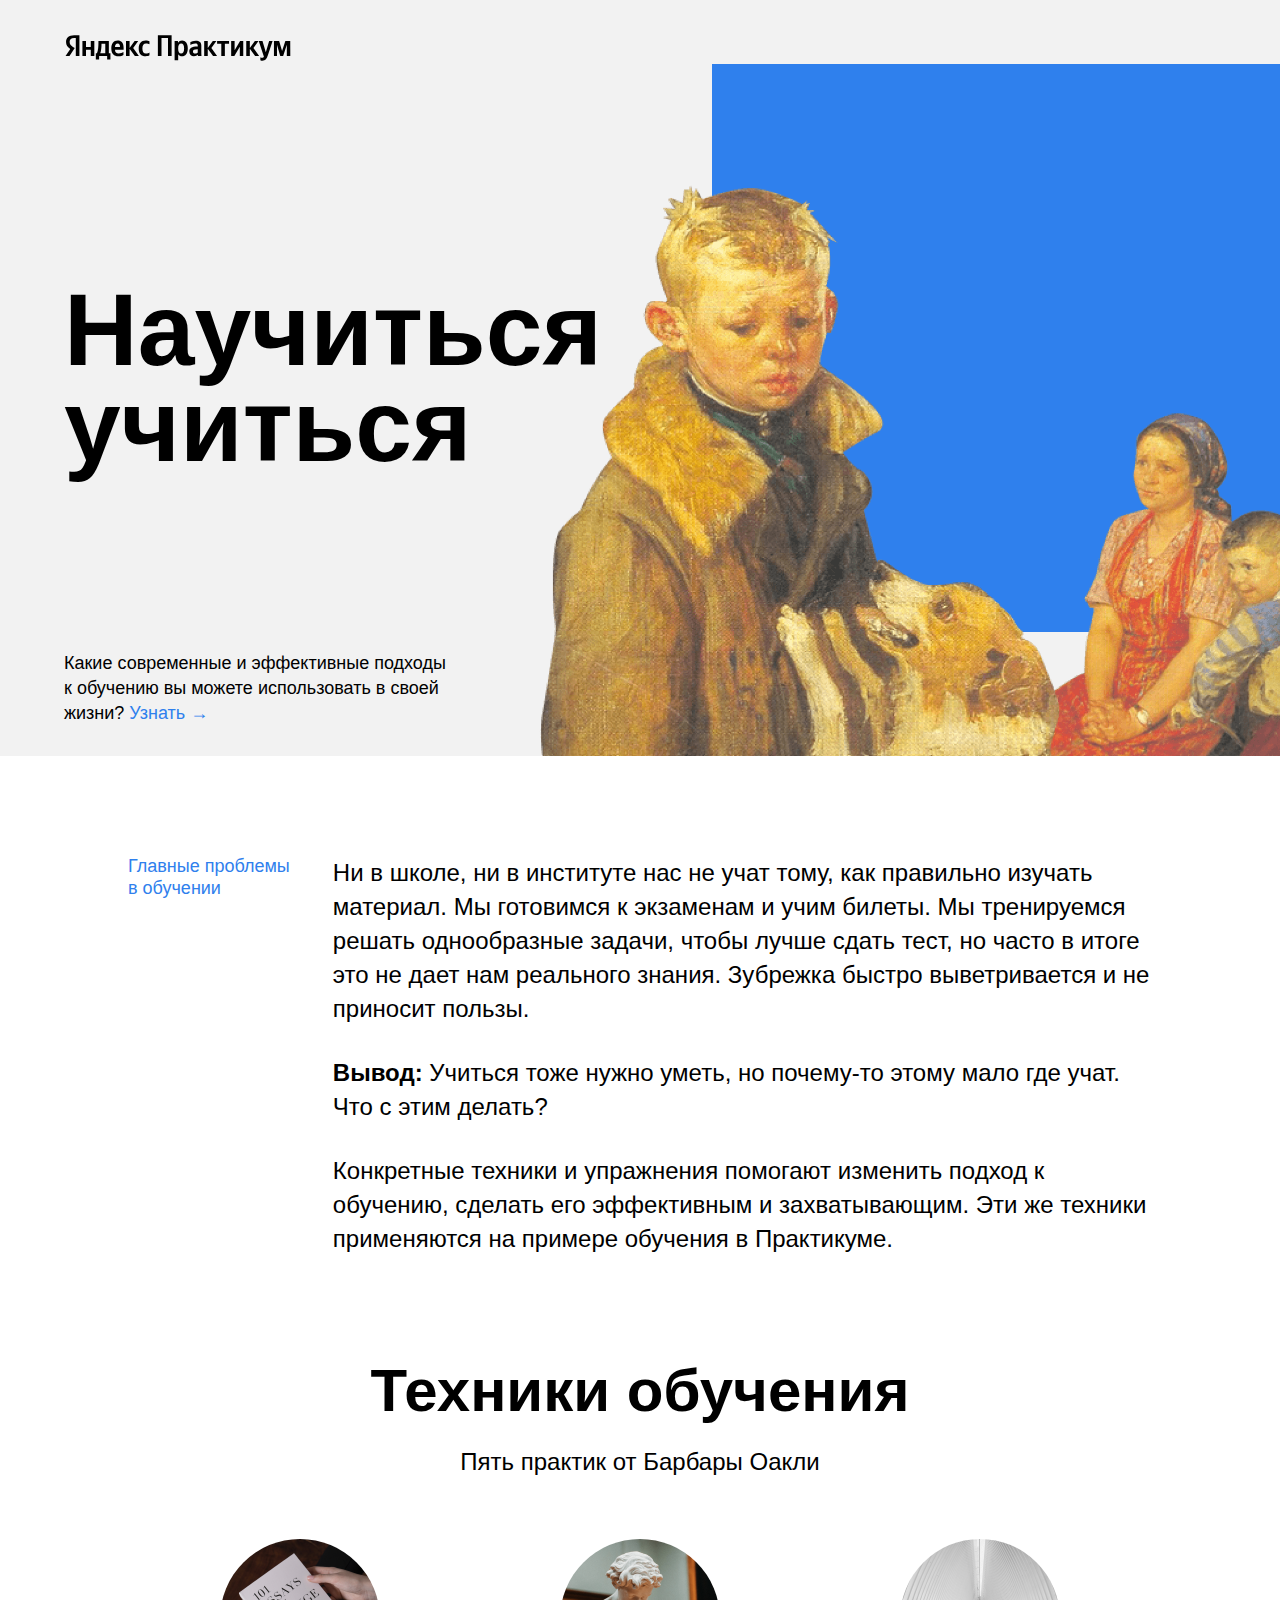
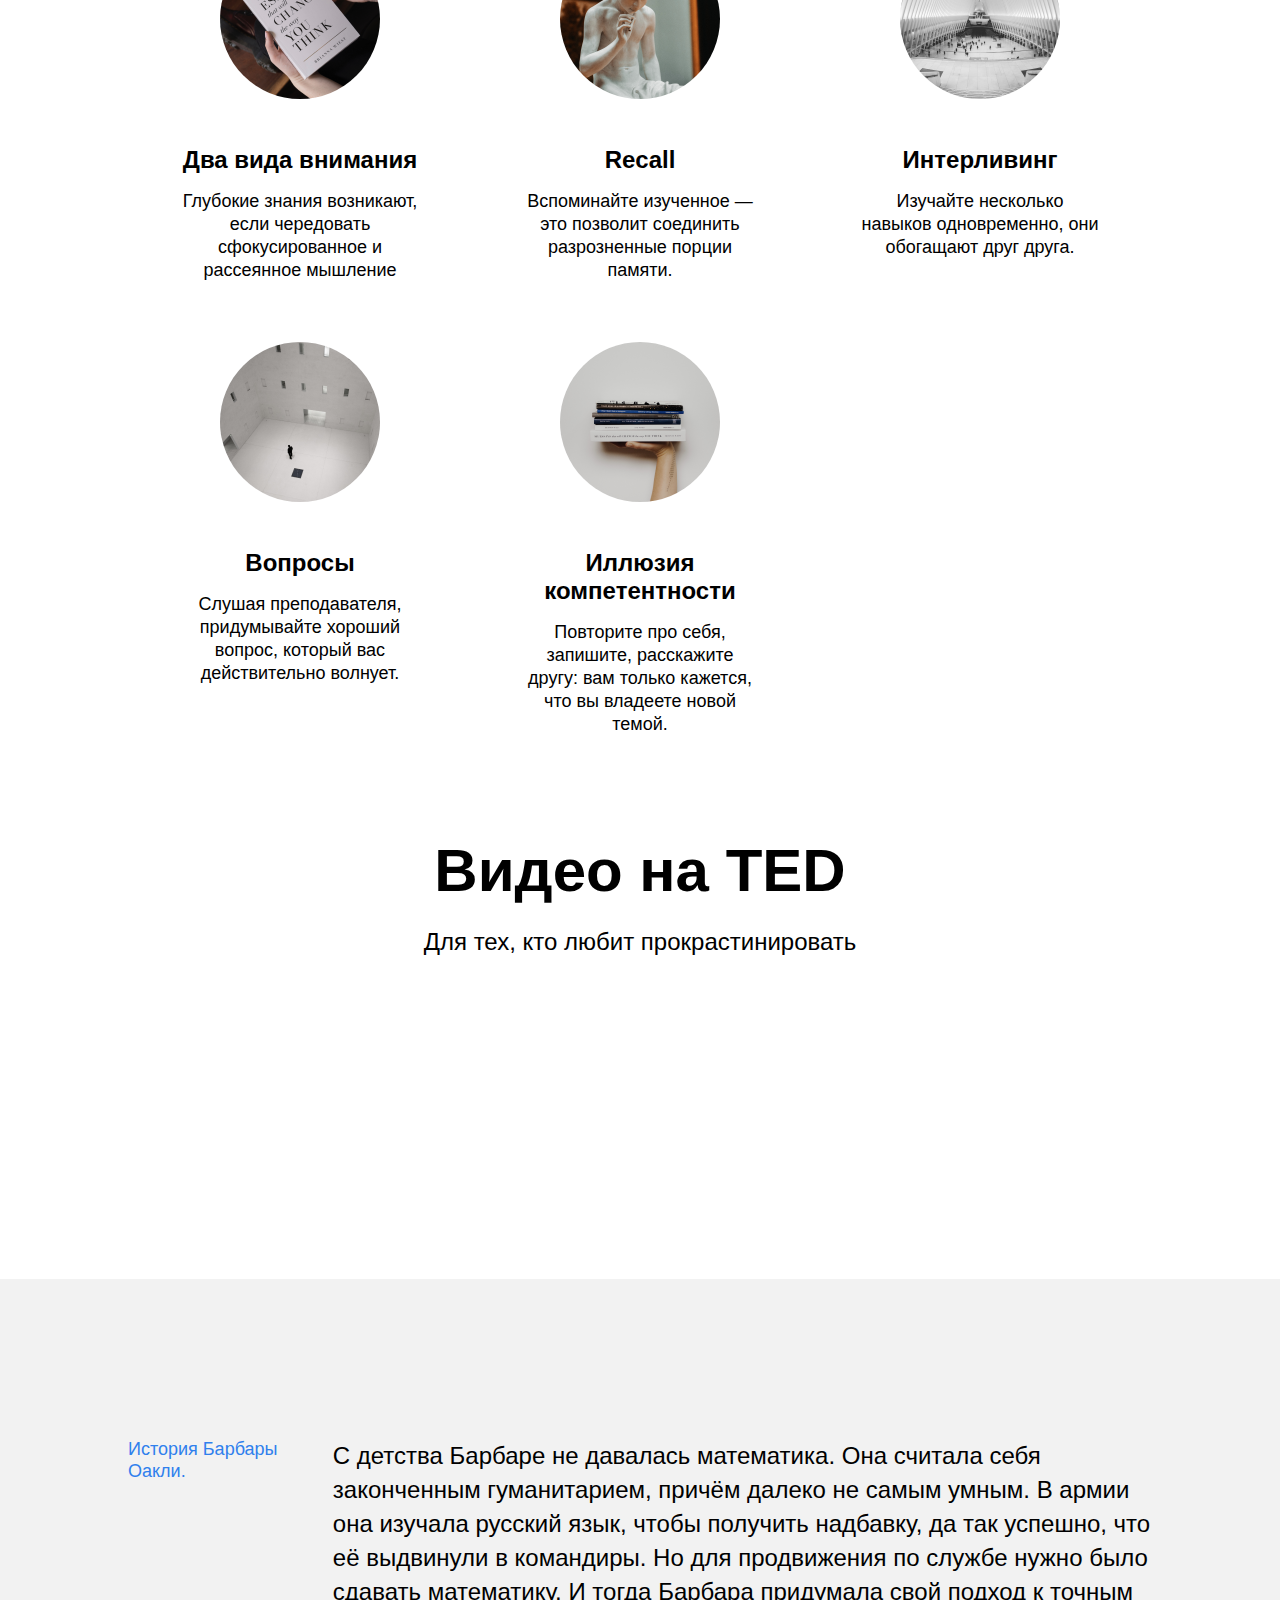
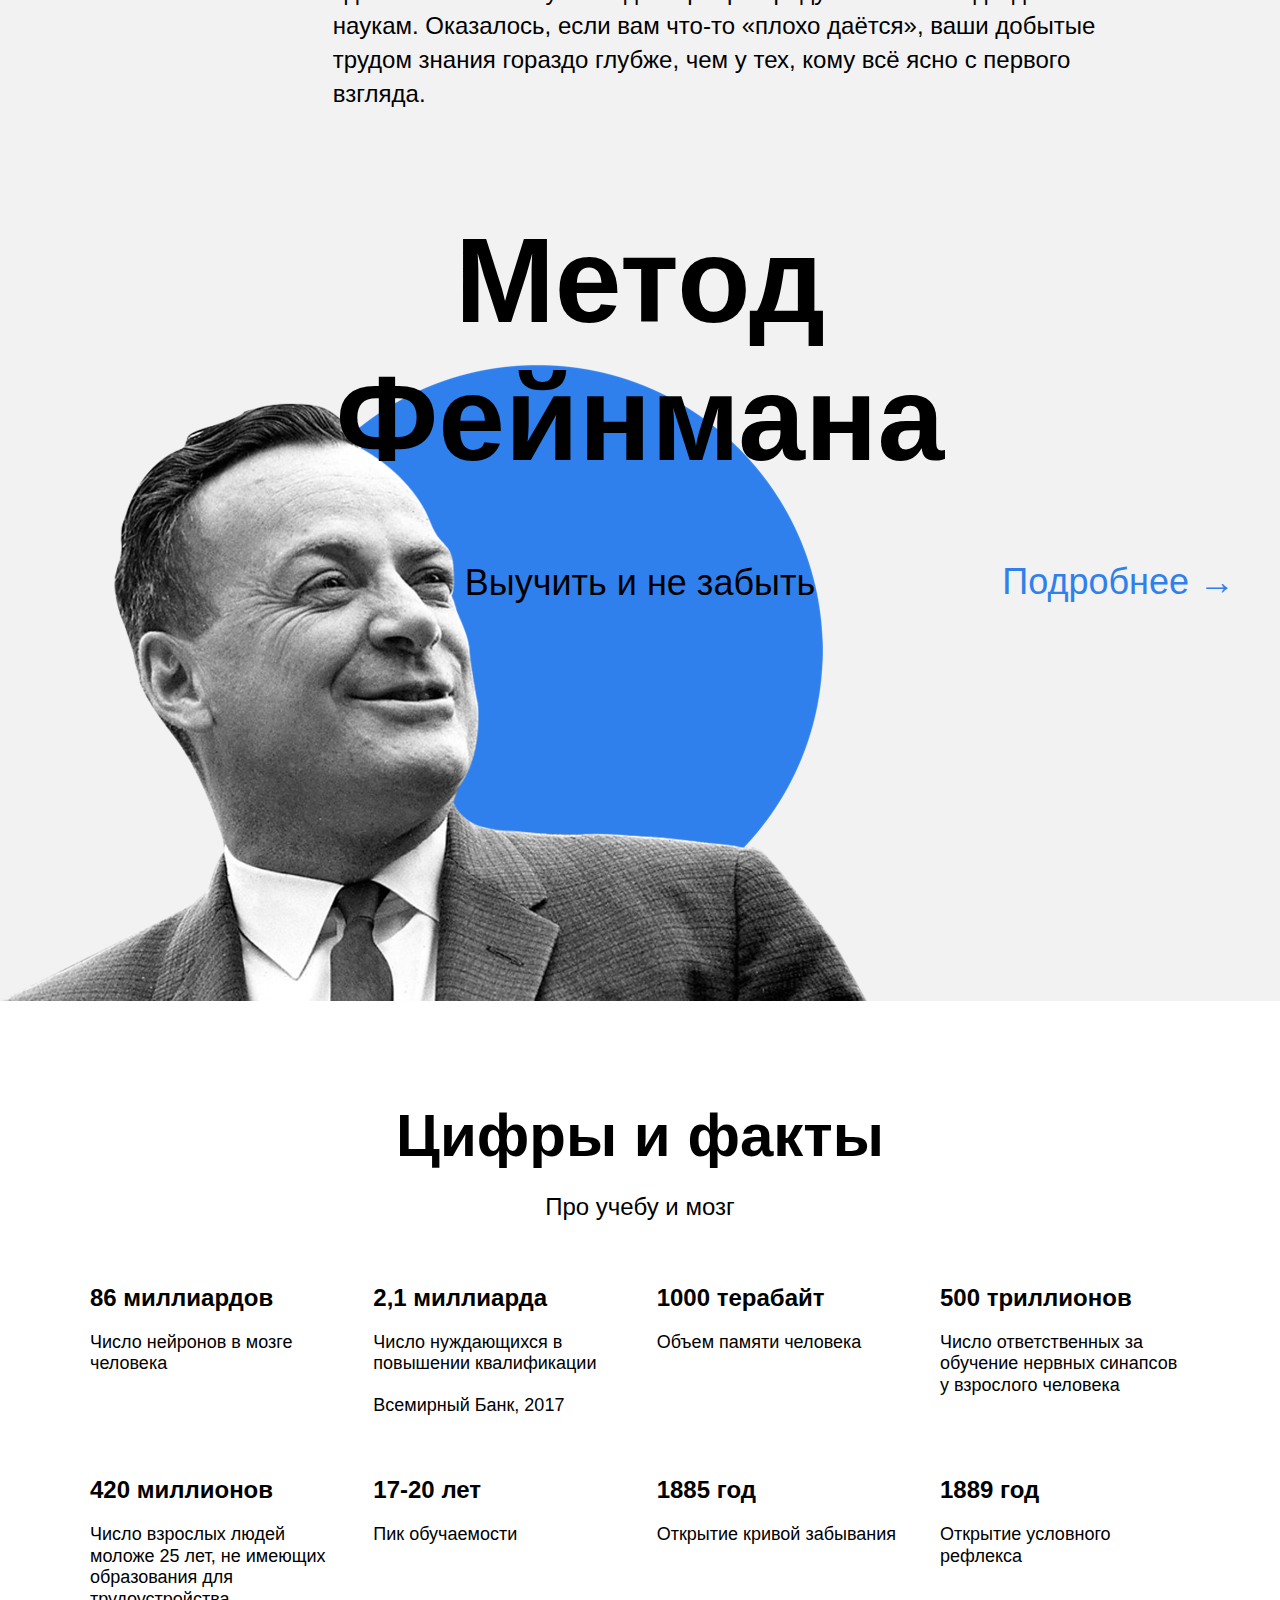
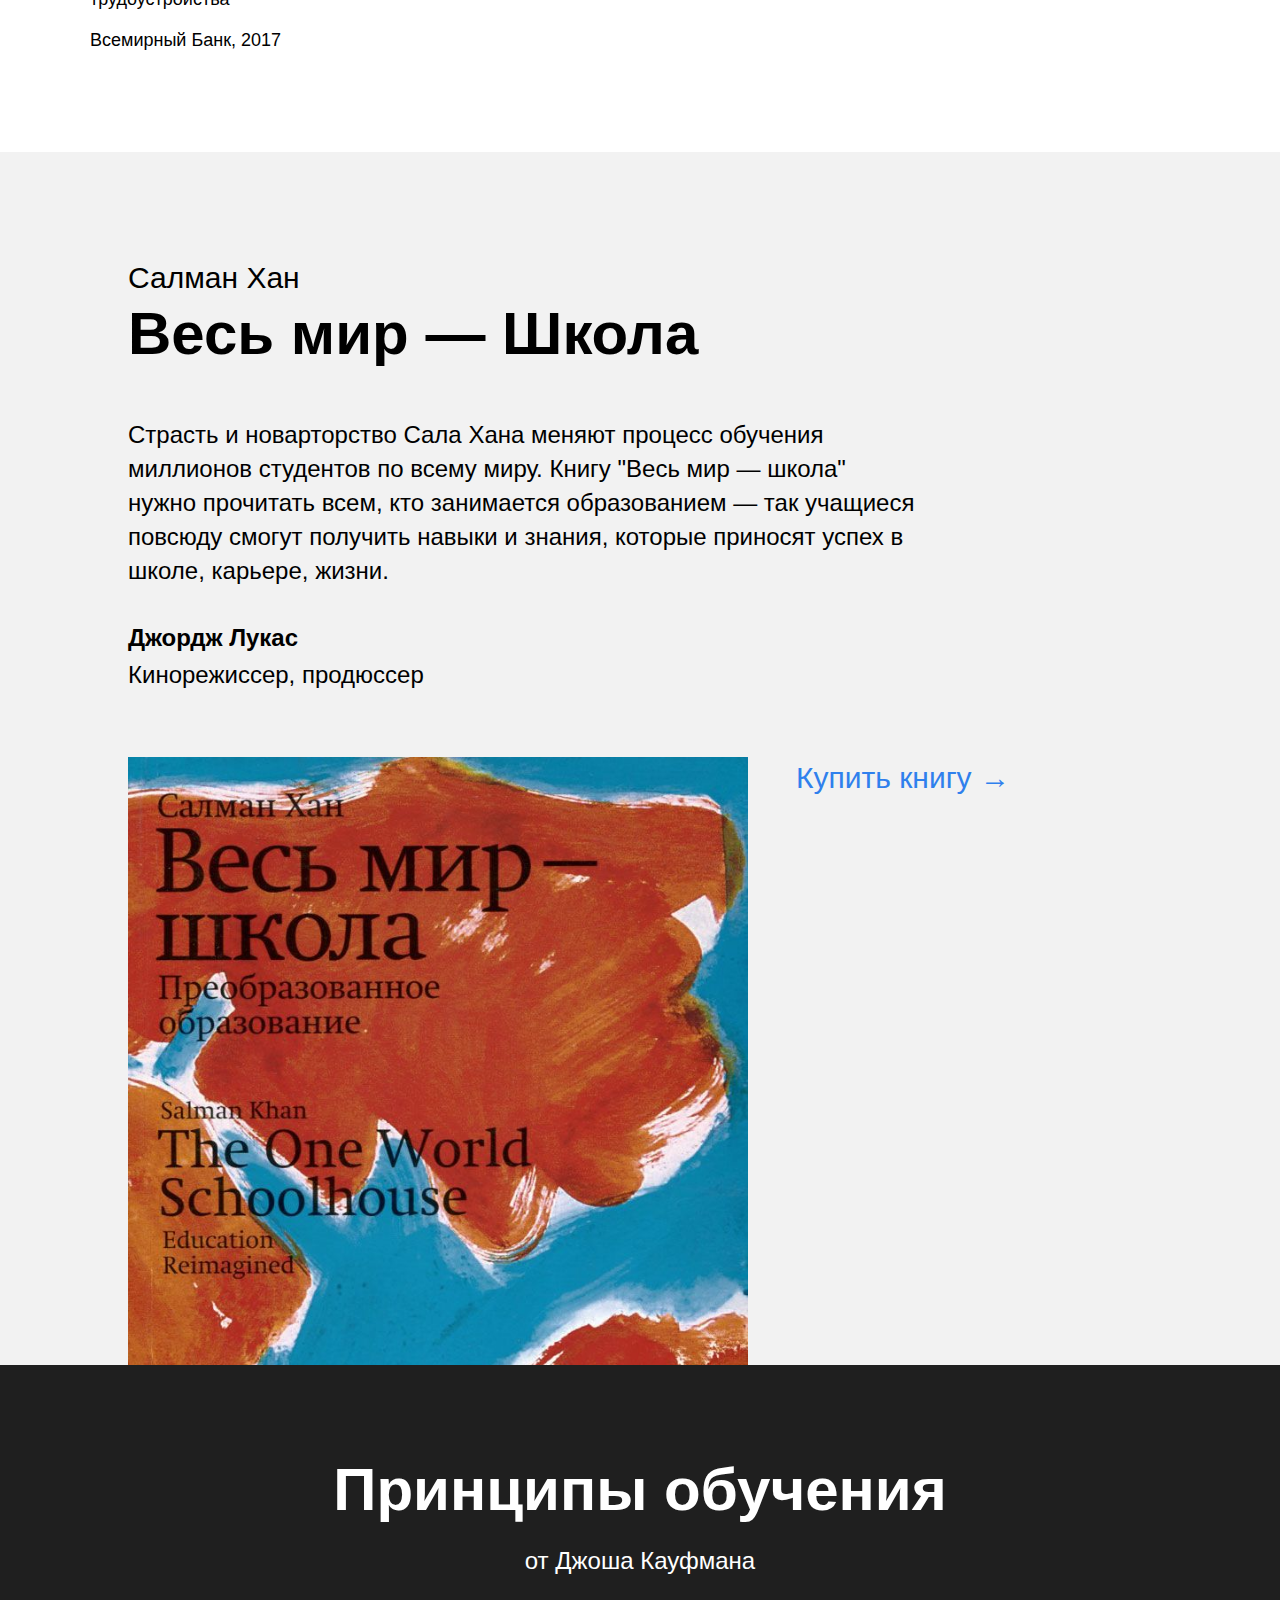
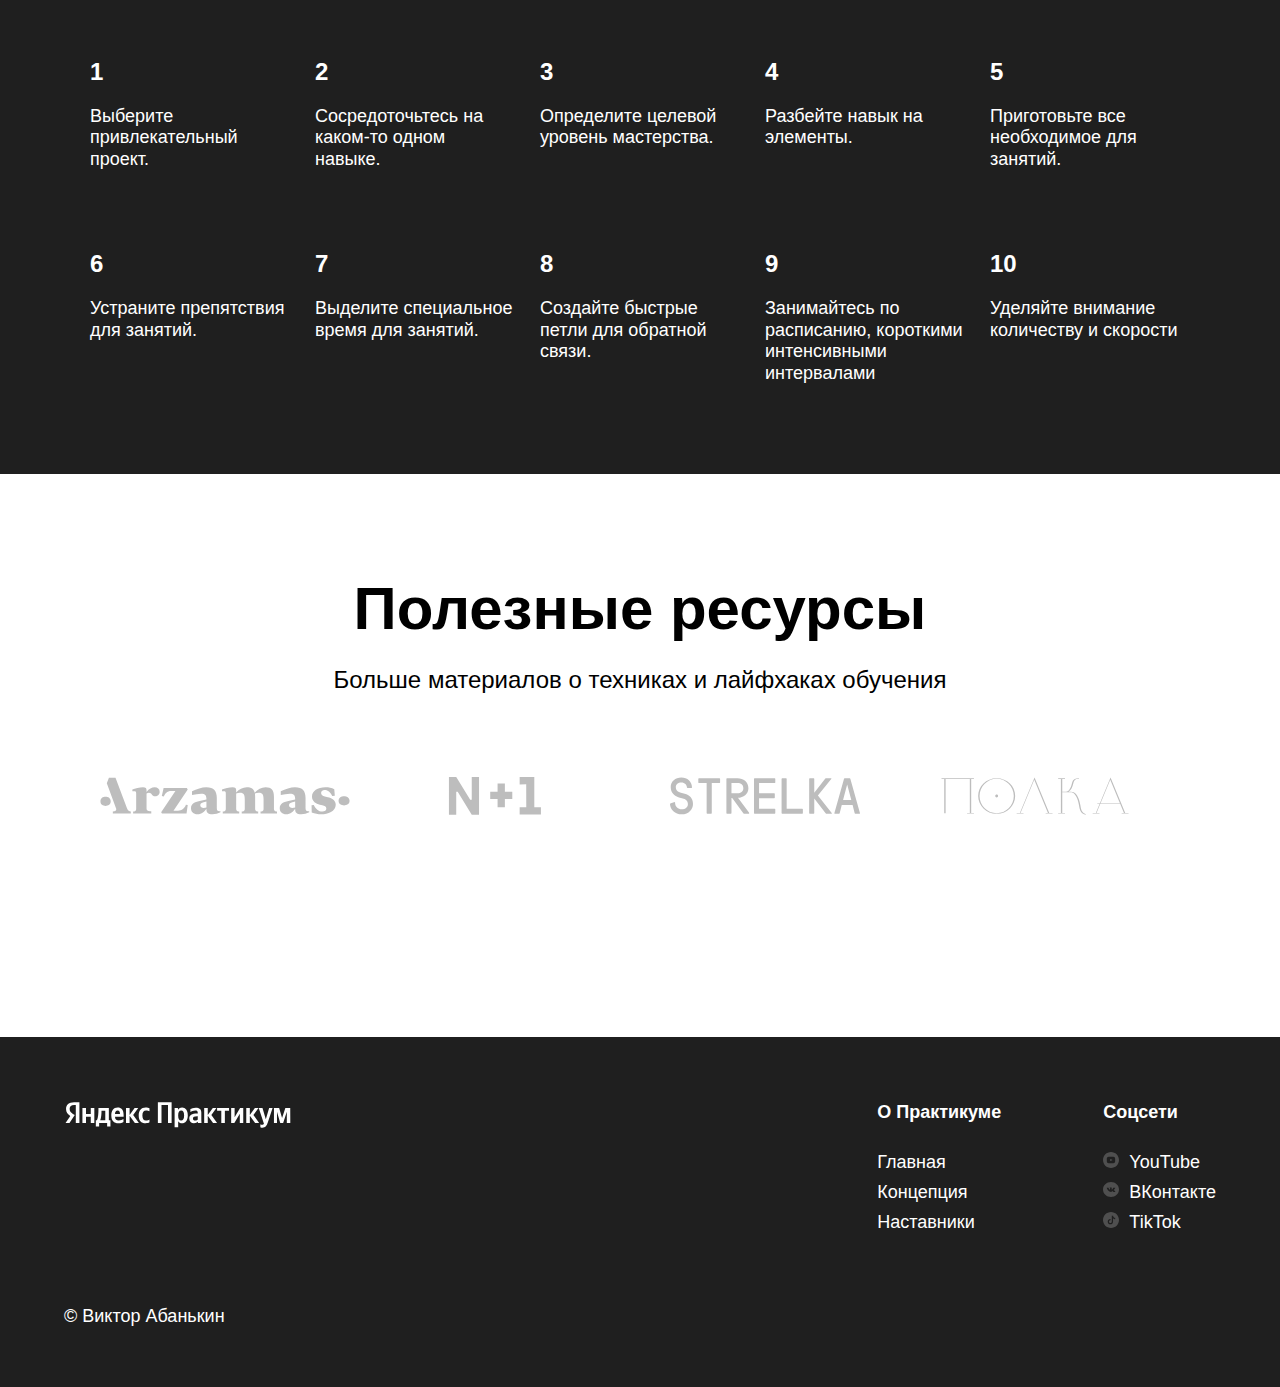
==== commit bcc57f08: "Second Project with Nested BEM" ====
--- a/index.html
+++ b/index.html
@@ -3,8 +3,7 @@
   <head>
     <meta charset="UTF-8">
     <meta name="viewport" content="width=device-width, initial-scale=1.0">
-    <link href="./styles/normalize.css" rel="stylesheet" type="text/css">
-    <link href="./styles/style.css" rel="stylesheet" type="text/css">
+    <link href="./pages/index.css" rel="stylesheet" type="text/css">
     <title>Научиться учиться</title>
   </head>
   <body class="root">
@@ -49,28 +48,28 @@
 
           <div class="cards">
             <div class="cards__item">
-              <img class="cards__image" src="./images/cards-attention.png" alt="Книга 101 Эссе Брианны Виест">
+              <img class="cards__image" src="./images/cards-attention.png" alt="Два вида внимания">
               <h3 class="cards__title">Два вида внимания</h3>
               <p class="cards__description">Глубокие знания возникают, если чередовать сфокусированное и рассеянное мышление</p>
             </div>
 
             <div class="cards__item">
-              <img class="cards__image" src="./images/cards-recall.png" alt="Скульптура мальчика">
+              <img class="cards__image" src="./images/cards-recall.png" alt="Вспоминать">
               <h3 class="cards__title">Recall</h3>
               <p class="cards__description">Вспоминайте изученное — это позволит соединить разрозненные порции памяти.</p>
             </div>
             <div class="cards__item">
-              <img class="cards__image" src="./images/cards-interliving.png" alt="Черно-белое фото">
+              <img class="cards__image" src="./images/cards-interliving.png" alt="Интерливинг">
               <h3 class="cards__title">Интерливинг</h3>
               <p class="cards__description">Изучайте несколько навыков одновременно, они обогащают друг друга.</p>
             </div>
             <div class="cards__item">
-              <img class="cards__image" src="./images/cards-question.png" alt="Человек в черном">
+              <img class="cards__image" src="./images/cards-question.png" alt="Вопросы">
               <h3 class="cards__title">Вопросы</h3>
               <p class="cards__description">Слушая преподавателя, придумывайте хороший вопрос, который вас действительно волнует.</p>
             </div>
             <div class="cards__item">
-              <img class="cards__image" src="./images/cards-competence.png" alt="Стопка книг в руке">
+              <img class="cards__image" src="./images/cards-competence.png" alt="Иллюзия компетентности">
               <h3 class="cards__title">Иллюзия компетентности</h3>
               <p class="cards__description">Повторите про себя, запишите, расскажите другу: вам только кажется, что вы владеете новой темой.</p>
             </div>
@@ -135,6 +134,7 @@
             <li class="table__cell">
               <h3 class="table__heading">420 миллионов</h3>
               <p class="table__text">Число взрослых людей моложе 25 лет, не имеющих образования для трудоустройства</p>
+              <p class="table__text">Всемирный Банк, 2017</p>
             </li>
             <li class="table__cell">
               <h3 class="table__heading">17-20 лет</h3>
--- a/pages/index.css
+++ b/pages/index.css
@@ -0,0 +1,20 @@
+@import url(../vendor/normalize.css);
+@import url(../blocks/root/root.css);
+@import url(../blocks/header/header.css);
+@import url(../blocks/rotation/rotation.css);
+@import url(../blocks/logo/logo.css);
+@import url(../blocks/description/description.css);
+@import url(../blocks/two-columns/two-columns.css);
+@import url(../blocks/section-title/section-title.css);
+@import url(../blocks/section-subtitle/section-subtitle.css);
+@import url(../blocks/techniques/techniques.css);
+@import url(../blocks/cards/cards.css);
+@import url(../blocks/video/video.css);
+@import url(../blocks/oakley/oakley.css);
+@import url(../blocks/feynman/feynman.css);
+@import url(../blocks/digits/digits.css);
+@import url(../blocks/table/table.css);
+@import url(../blocks/khan/khan.css);
+@import url(../blocks/kaufman/kaufman.css);
+@import url(../blocks/resources/resources.css);
+@import url(../blocks/footer/footer.css);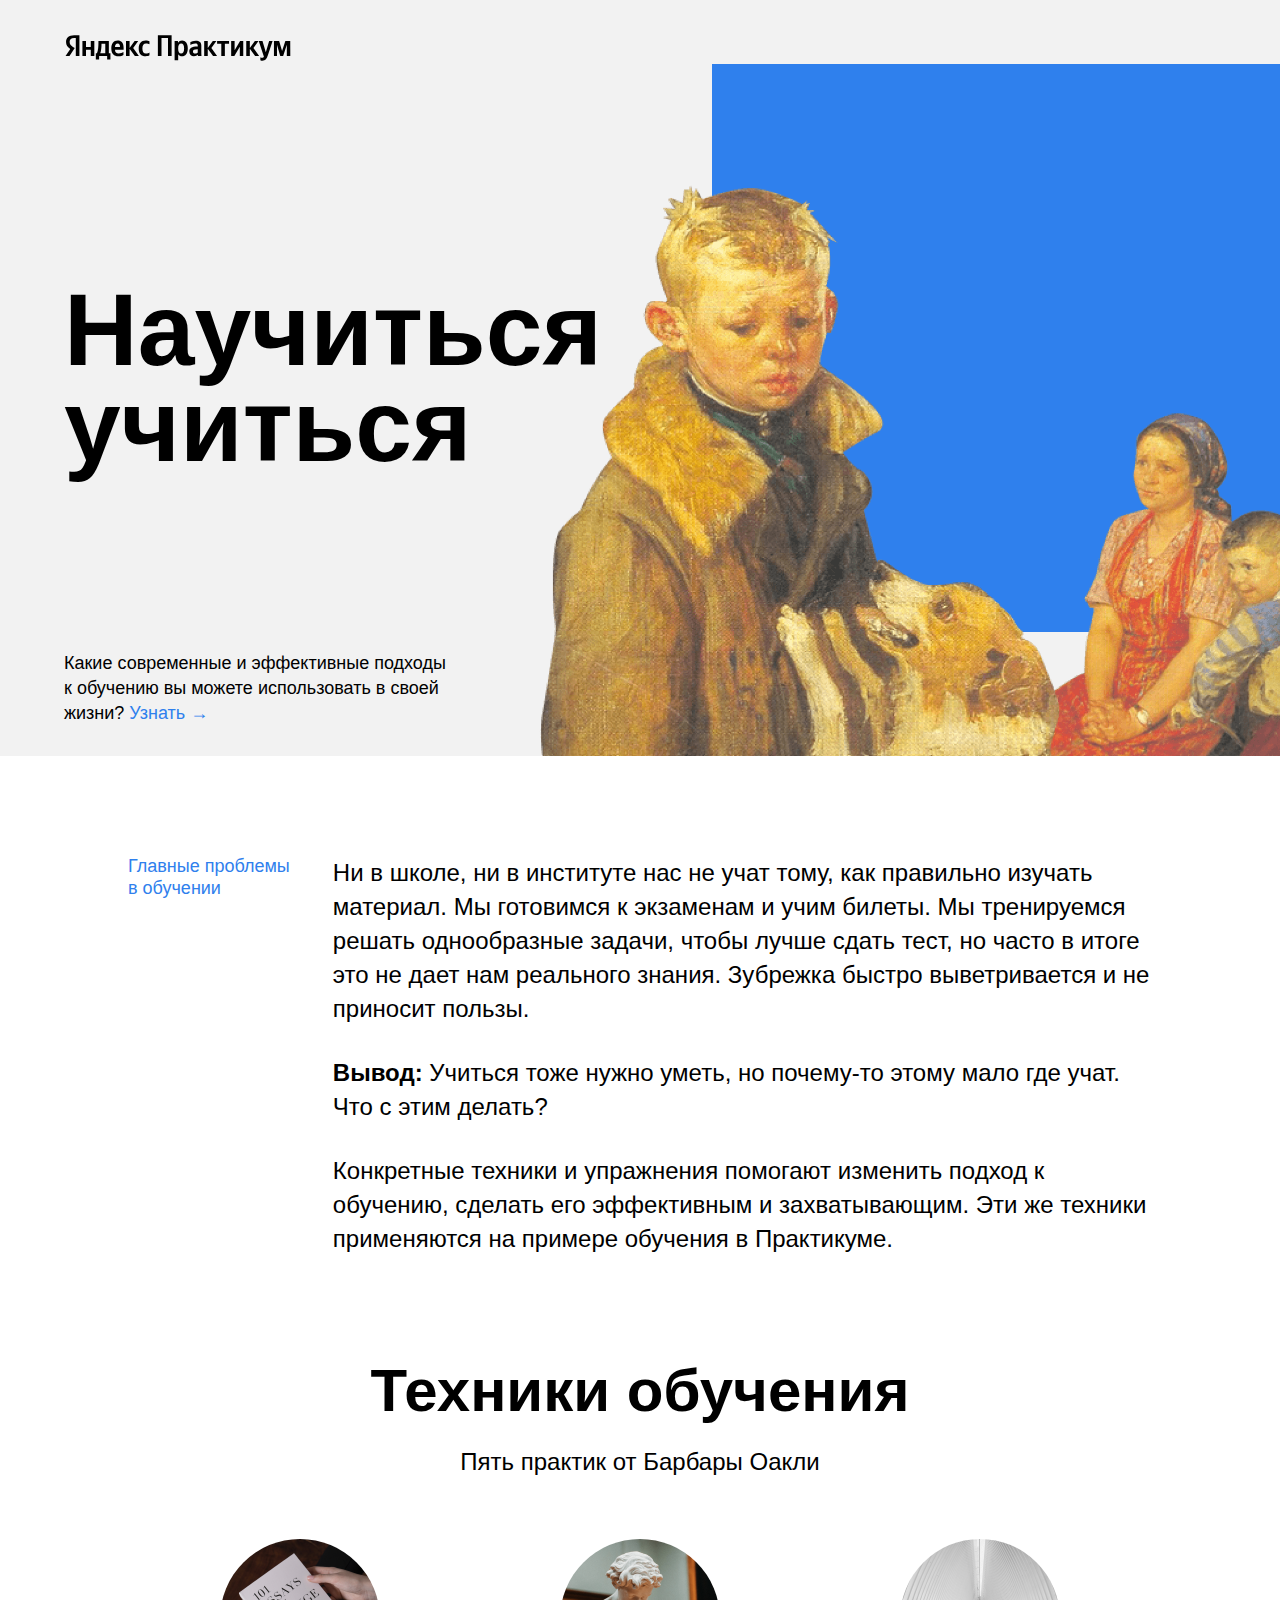
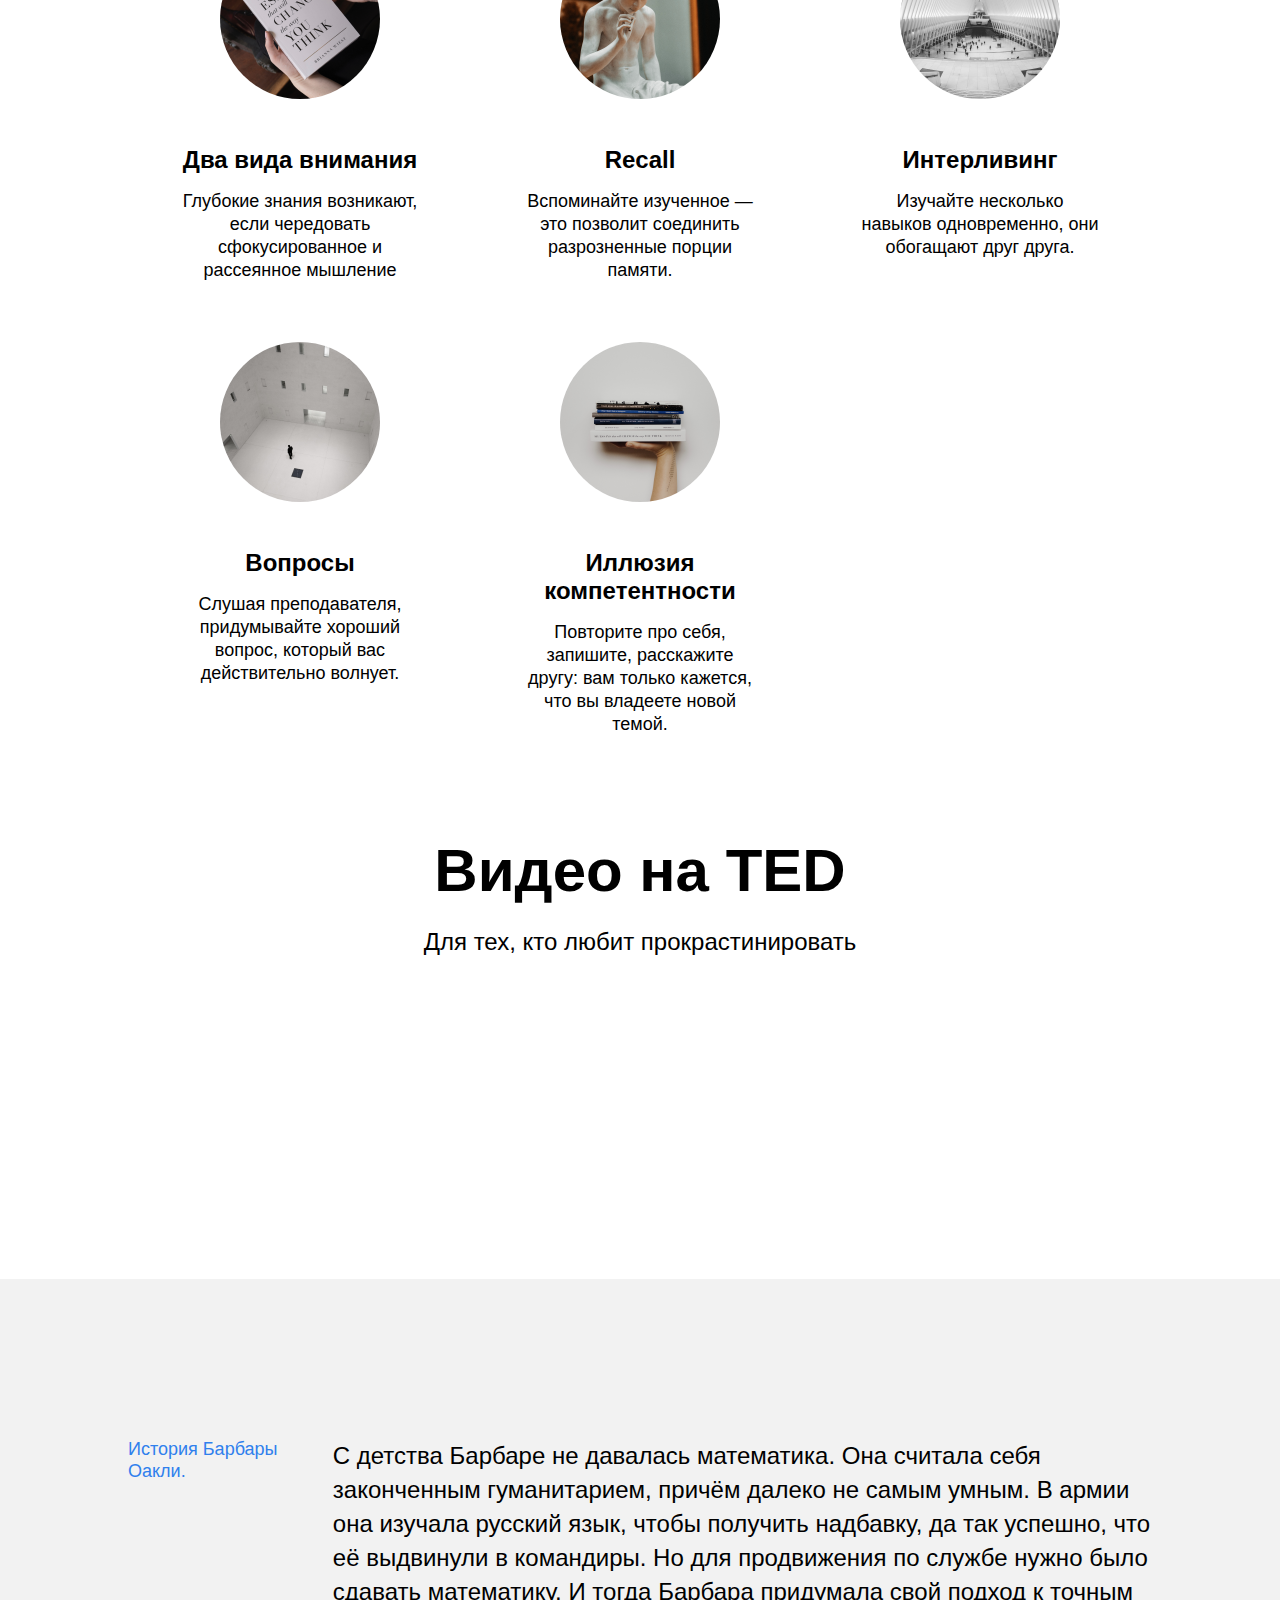
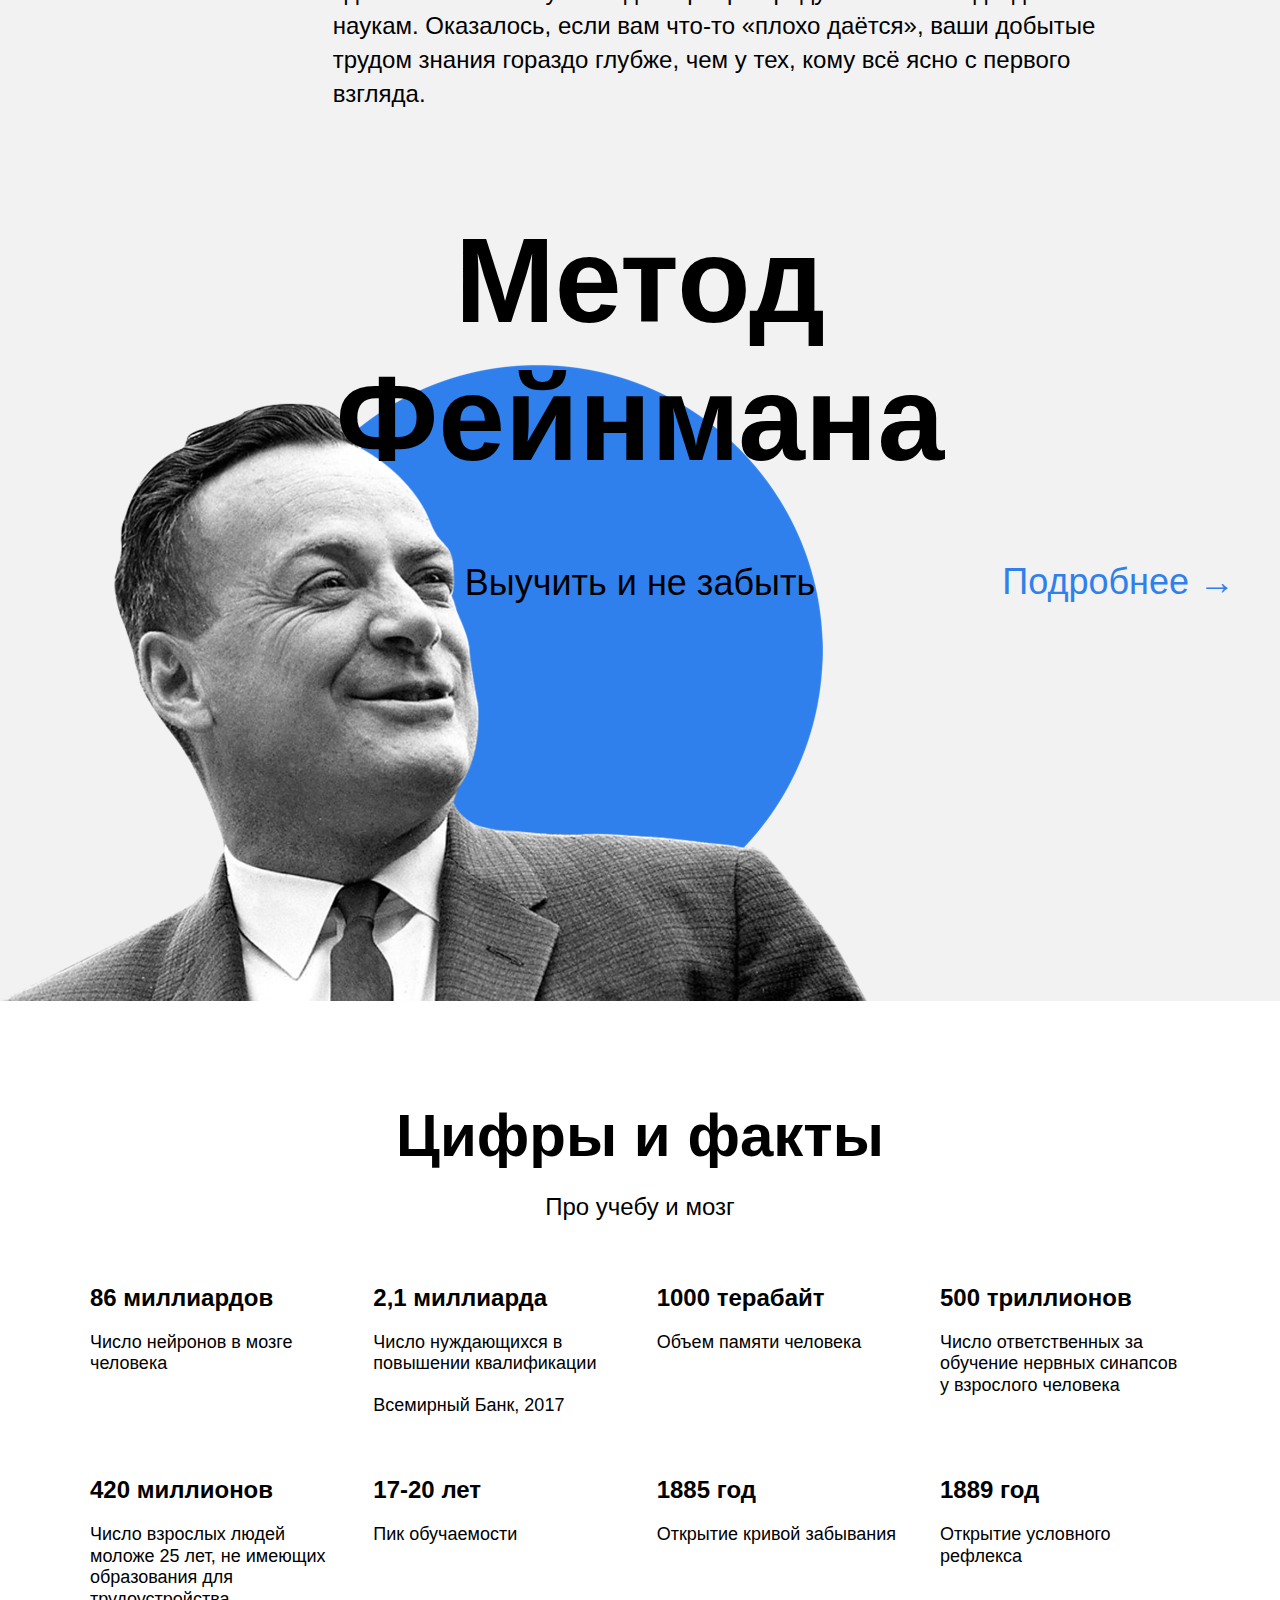
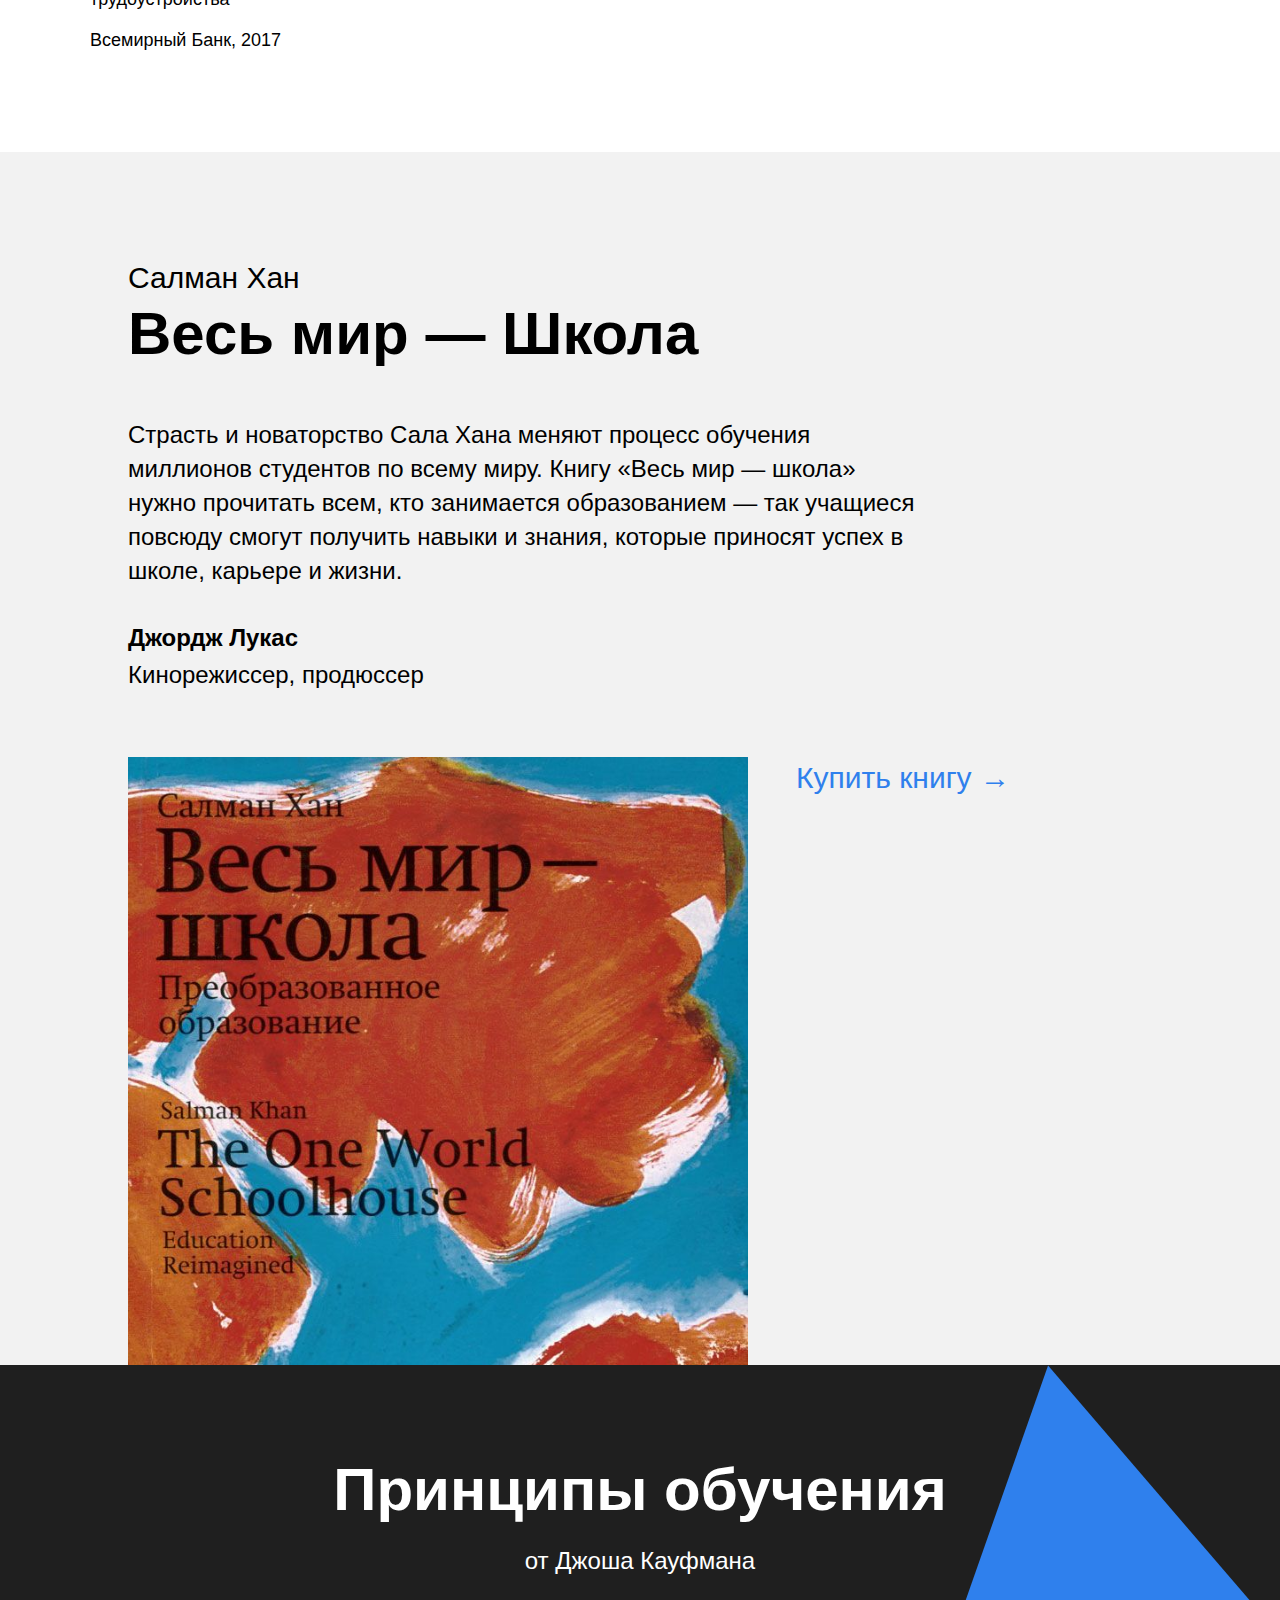
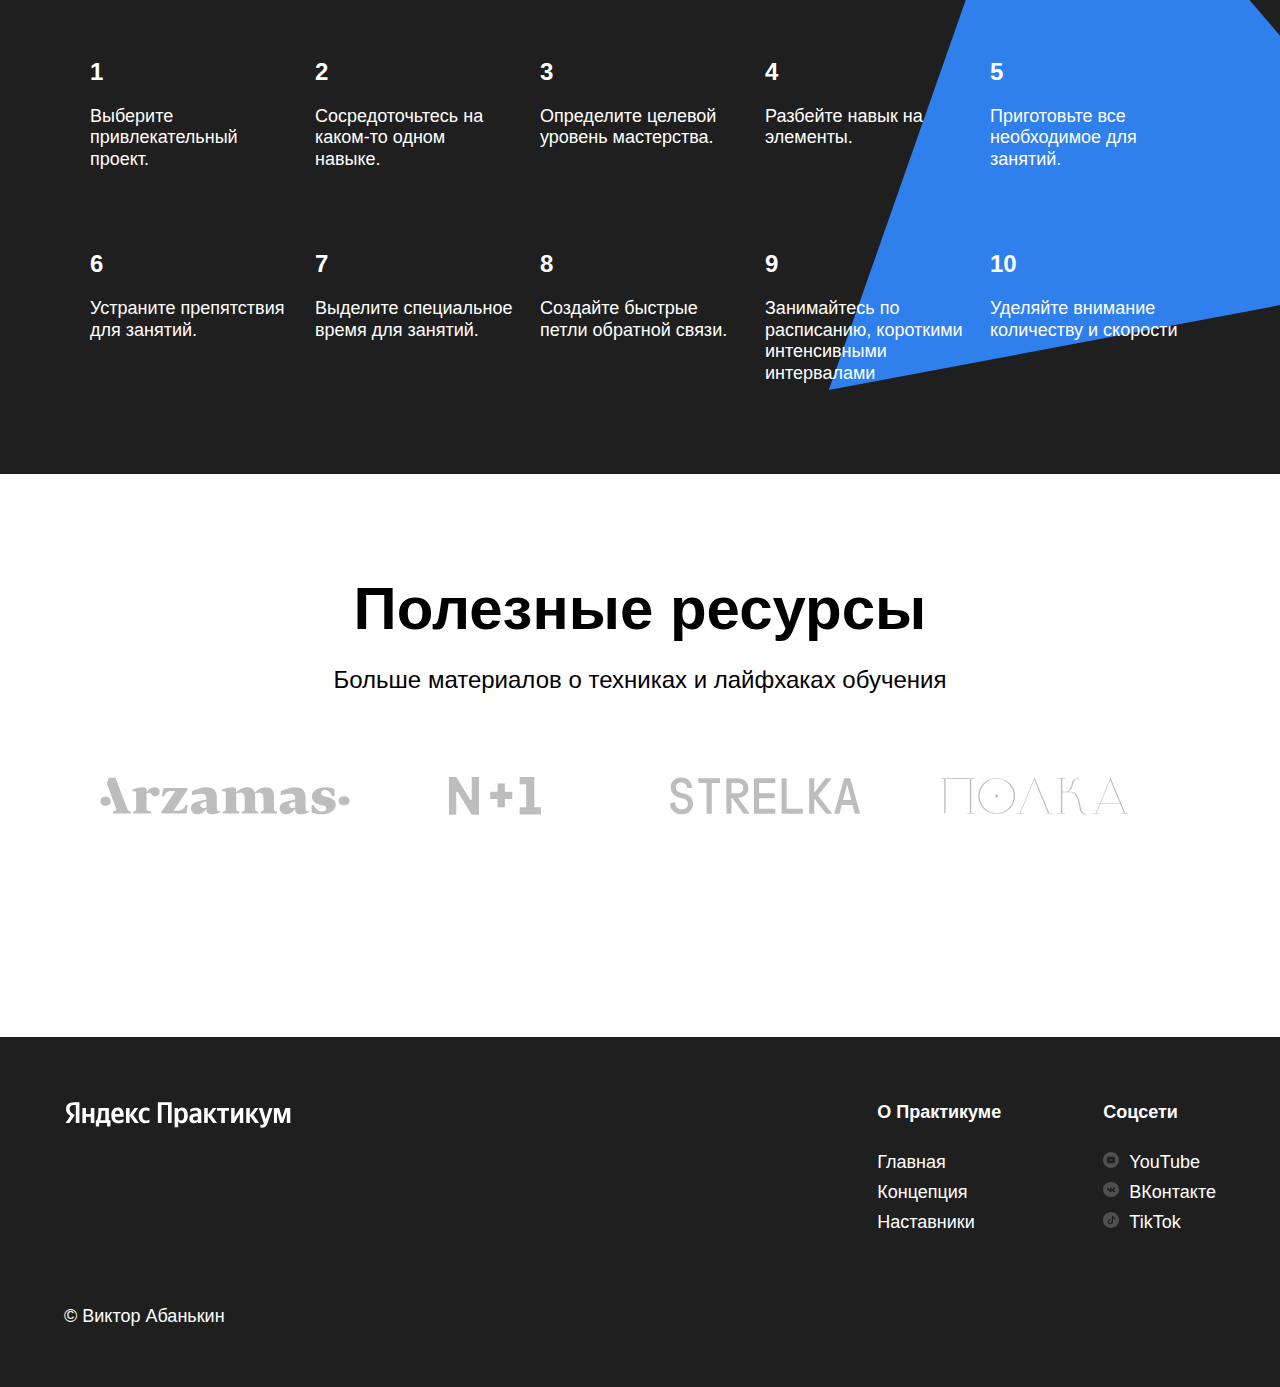
==== commit faa8c1d8: "double nesting of imports removed" ====
--- a/index.html
+++ b/index.html
@@ -155,9 +155,9 @@
           <div class="khan__container">
             <p class="khan__author">Салман Хан</p>
             <h2 class="khan__title">Весь мир — Школа</h2>
-            <blockquote class="khan__quote">Страсть и новарторство Сала Хана меняют процесс обучения миллионов студентов по всему миру. 
-              Книгу "Весь мир — школа" нужно прочитать всем, кто занимается образованием — так учащиеся повсюду смогут получить навыки и знания, которые 
-              приносят успех в школе, карьере, жизни. 
+            <blockquote class="khan__quote">Страсть и новаторство Сала Хана меняют процесс обучения миллионов студентов по всему миру. 
+                Книгу «Весь мир — школа» нужно прочитать всем, кто занимается образованием — так учащиеся повсюду смогут получить навыки и знания,
+                которые приносят успех в школе, карьере и жизни. 
             </blockquote>
             <h3 class="khan__quote-author">Джордж Лукас</h3>
             <p class="khan__quote-author-subline">Кинорежиссер, продюссер</p>
@@ -203,7 +203,7 @@
             </li>
             <li class="table__cell table__cell_theme_dark">
               <h3 class="table__heading table__heading_theme_dark">8</h3>
-              <p class="table__text table__text_theme_dark">Создайте быстрые петли для обратной связи.</p>
+              <p class="table__text table__text_theme_dark">Создайте быстрые петли обратной связи.</p>
             </li>
             <li class="table__cell table__cell_theme_dark">
               <h3 class="table__heading table__heading_theme_dark">9</h3>
--- a/pages/index.css
+++ b/pages/index.css
@@ -1,20 +1,84 @@
 @import url(../vendor/normalize.css);
 @import url(../blocks/root/root.css);
+
 @import url(../blocks/header/header.css);
+@import url(../blocks/header/__title/header__title.css);
+@import url(../blocks/header/__subtitle/header__subtitle.css);
+@import url(../blocks/header/__link/header__link.css);
+@import url(../blocks/header/__main-illustration/header__main-illustration.css);
+@import url(../blocks/header/__square-pic/header__square-pic.css);
+
+@import url(../blocks/logo/logo.css);
+@import url(../blocks/logo/_place/logo_place_header.css);
+@import url(../blocks/logo/_place/logo_place_footer.css);
+
 @import url(../blocks/rotation/rotation.css);
-@import url(../blocks/logo/logo.css);
+
 @import url(../blocks/description/description.css);
+
 @import url(../blocks/two-columns/two-columns.css);
+@import url(../blocks/two-columns/__brief/two-columns__brief.css);
+@import url(../blocks/two-columns/__main-text/two-columns__main-text.css);
+@import url(../blocks/two-columns/__paragraph/two-columns__paragraph.css);
+@import url(../blocks/two-columns/__span-accent/two-columns__span-accent.css);
+
 @import url(../blocks/section-title/section-title.css);
+@import url(../blocks/section-title/_theme/section-title_theme_dark.css);
+
 @import url(../blocks/section-subtitle/section-subtitle.css);
+@import url(../blocks/section-subtitle/_theme/section-subtitle_theme_dark.css);
+
 @import url(../blocks/techniques/techniques.css);
+
 @import url(../blocks/cards/cards.css);
+@import url(../blocks/cards/__item/cards__item.css);
+@import url(../blocks/cards/__image/cards__image.css);
+@import url(../blocks/cards/__title/cards__title.css);
+@import url(../blocks/cards/__description/cards__description.css);
+
 @import url(../blocks/video/video.css);
+
 @import url(../blocks/oakley/oakley.css);
+
 @import url(../blocks/feynman/feynman.css);
+@import url(../blocks/feynman/__title/feynman__title.css);
+@import url(../blocks/feynman/__subtitle/feynman__subtitle.css);
+@import url(../blocks/feynman/__link/feynman__link.css);
+
 @import url(../blocks/digits/digits.css);
+
 @import url(../blocks/table/table.css);
+@import url(../blocks/table/__cell/table__cell.css);
+@import url(../blocks/table/__cell/_theme/table__cell_theme_dark.css);
+@import url(../blocks/table/__heading/table__heading.css);
+@import url(../blocks/table/__heading/_theme/table__heading_theme_dark.css);
+@import url(../blocks/table/__text/table__text.css);
+@import url(../blocks/table/__text/_theme/table__text_theme_dark.css);
+
 @import url(../blocks/khan/khan.css);
+@import url(../blocks/khan/__container/khan__container.css);
+@import url(../blocks/khan/__author/khan__author.css);
+@import url(../blocks/khan/__title/khan__title.css);
+@import url(../blocks/khan/__quote/khan__quote.css);
+@import url(../blocks/khan/__quote-author/khan__quote-author.css);
+@import url(../blocks/khan/__quote-author-subline/khan__quote-author-subline.css);
+@import url(../blocks/khan/__book-container/khan__book-container.css);
+@import url(../blocks/khan/__book-pic/khan__book-pic.css);
+@import url(../blocks/khan/__buy-link/khan__buy-link.css);
+
 @import url(../blocks/kaufman/kaufman.css);
+@import url(../blocks/kaufman/__triangle/kaufman__triangle.css);
+
 @import url(../blocks/resources/resources.css);
-@import url(../blocks/footer/footer.css);+@import url(../blocks/resources/__logo-zone/resources__logo-zone.css);
+@import url(../blocks/resources/__logo/resources__logo.css);
+
+@import url(../blocks/footer/footer.css);
+@import url(../blocks/footer/__columns/footer__columns.css);
+@import url(../blocks/footer/__column/footer__column.css);
+@import url(../blocks/footer/__column/_content/footer__column_content_copyright.css);
+@import url(../blocks/footer/__author/footer__author.css);
+@import url(../blocks/footer/__column-heading/footer__column-heading.css);
+@import url(../blocks/footer/__column-links/footer__column-links.css);
+@import url(../blocks/footer/__column-link/footer__column-link.css);
+@import url(../blocks/footer/__social-icon/footer__social-icon.css);